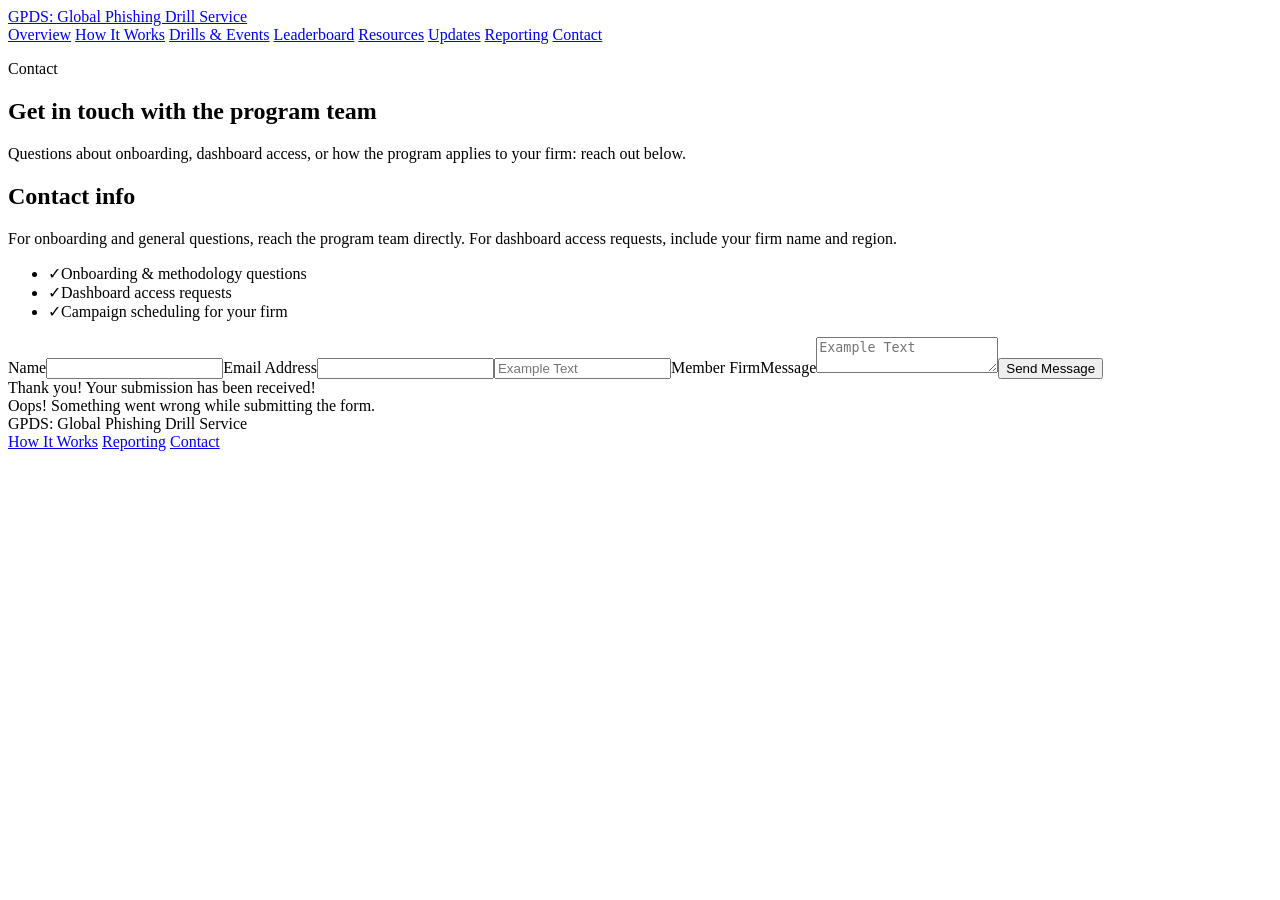
==== contact.html @ c543c2ff "Add files via upload" ====
<!DOCTYPE html><!--  This site was created in Webflow. https://webflow.com  --><!--  Last Published: Tue Aug 18 2026 23:20:06 GMT+0000 (Coordinated Universal Time)  -->
<html data-wf-page="6a84cc2a012ba0cbbc4e13cf" data-wf-site="6a84ca4639752c349e0c8563">
<head>
  <meta charset="utf-8">
  <title>Contact | Global Phishing Simulation Program</title>
  <meta content="Get in touch with the global phishing simulation program team." name="description">
  <meta content="width=device-width, initial-scale=1" name="viewport">
  <meta content="Webflow" name="generator">
  <link href="css/normalize.css" rel="stylesheet" type="text/css">
  <link href="css/webflow.css" rel="stylesheet" type="text/css">
  <link href="css/dares-dle-site.webflow.css" rel="stylesheet" type="text/css">
  <script type="text/javascript">!function(o,c){var n=c.documentElement,t=" w-mod-";n.className+=t+"js",("ontouchstart"in o||o.DocumentTouch&&c instanceof DocumentTouch)&&(n.className+=t+"touch")}(window,document);</script>
  <link href="images/favicon.ico" rel="shortcut icon" type="image/x-icon">
  <link href="images/webclip.png" rel="apple-touch-icon">
</head>
<body>
  <div class="dle-page">
    <header class="dle-header">
      <div class="dle-header-inner">
        <a href="index.html" class="dle-logo">GPDS: Global Phishing Drill Service</a>
        <nav class="dle-nav">
          <a href="index.html" class="dle-nav-link">Overview</a>
          <a href="how-it-works.html" class="dle-nav-link">How It Works</a>
          <a href="upcoming-drills.html" class="dle-nav-link">Drills &amp; Events</a>
          <a href="leaderboard.html" class="dle-nav-link">Leaderboard</a>
          <a href="resources.html" class="dle-nav-link">Resources</a>
          <a href="updates.html" class="dle-nav-link">Updates</a>
          <a href="reporting.html" class="dle-nav-link">Reporting</a>
          <a href="contact.html" aria-current="page" class="dle-nav-link w--current">Contact</a>
        </nav>
      </div>
    </header>
    <section class="dle-hero dle-hero-sm">
      <div class="dle-container">
        <p class="dle-eyebrow">Contact</p>
        <h1 class="dle-h1">Get in touch with the program team</h1>
        <p class="dle-lead">Questions about onboarding, dashboard access, or how the program applies to your firm: reach out below.</p>
      </div>
    </section>
    <section class="dle-section">
      <div class="dle-container dle-split">
        <div>
          <h2 class="dle-h2">Contact info</h2>
          <p class="dle-body">For onboarding and general questions, reach the program team directly. For dashboard access requests, include your firm name and region.</p>
          <ul role="list" class="dle-list">
            <li class="dle-list-item"><span class="dle-check">✓</span>Onboarding &amp; methodology questions</li>
            <li class="dle-list-item"><span class="dle-check">✓</span>Dashboard access requests</li>
            <li class="dle-list-item"><span class="dle-check">✓</span>Campaign scheduling for your firm</li>
          </ul>
        </div>
        <div class="dle-form-slot">
          <div class="w-form">
            <form id="email-form" name="email-form" data-name="Email Form" method="get" data-wf-page-id="6a84cc2a012ba0cbbc4e13cf" data-wf-element-id="76f05972-5c6b-7da3-f053-de852694bc40"><label for="name">Name</label><input class="w-input" maxlength="256" name="name" data-name="Name" placeholder="" type="text" id="name"><label for="email">Email Address</label><input class="w-input" maxlength="256" name="email" data-name="Email" placeholder="" type="email" id="email" required=""><input class="w-input" maxlength="256" name="field" data-name="Field" placeholder="Example Text" type="text" id="field" required=""><label for="">Member Firm</label><label for="">Message</label><textarea placeholder="Example Text" maxlength="5000" id="field-2" name="field-2" data-name="Field 2" class="w-input"></textarea><input type="submit" data-wait="Please wait..." class="w-button" value="Send Message"></form>
            <div class="w-form-done">
              <div>Thank you! Your submission has been received!</div>
            </div>
            <div class="w-form-fail">
              <div>Oops! Something went wrong while submitting the form.</div>
            </div>
          </div>
        </div>
      </div>
    </section>
    <footer class="dle-footer">
      <div class="dle-container dle-footer-inner"><span>GPDS: Global Phishing Drill Service</span>
        <nav class="dle-footer-nav">
          <a href="how-it-works.html" class="dle-footer-link">How It Works</a>
          <a href="reporting.html" class="dle-footer-link">Reporting</a>
          <a href="contact.html" aria-current="page" class="dle-footer-link w--current">Contact</a>
        </nav>
      </div>
    </footer>
  </div>
  <script src="https://d3e54v103j8qbb.cloudfront.net/js/jquery-3.5.1.min.dc5e7f18c8.js?site=6a84ca4639752c349e0c8563" type="text/javascript" integrity="sha256-9/aliU8dGd2tb6OSsuzixeV4y/faTqgFtohetphbbj0=" crossorigin="anonymous"></script>
  <script src="js/webflow.js" type="text/javascript"></script>
</body>
</html>
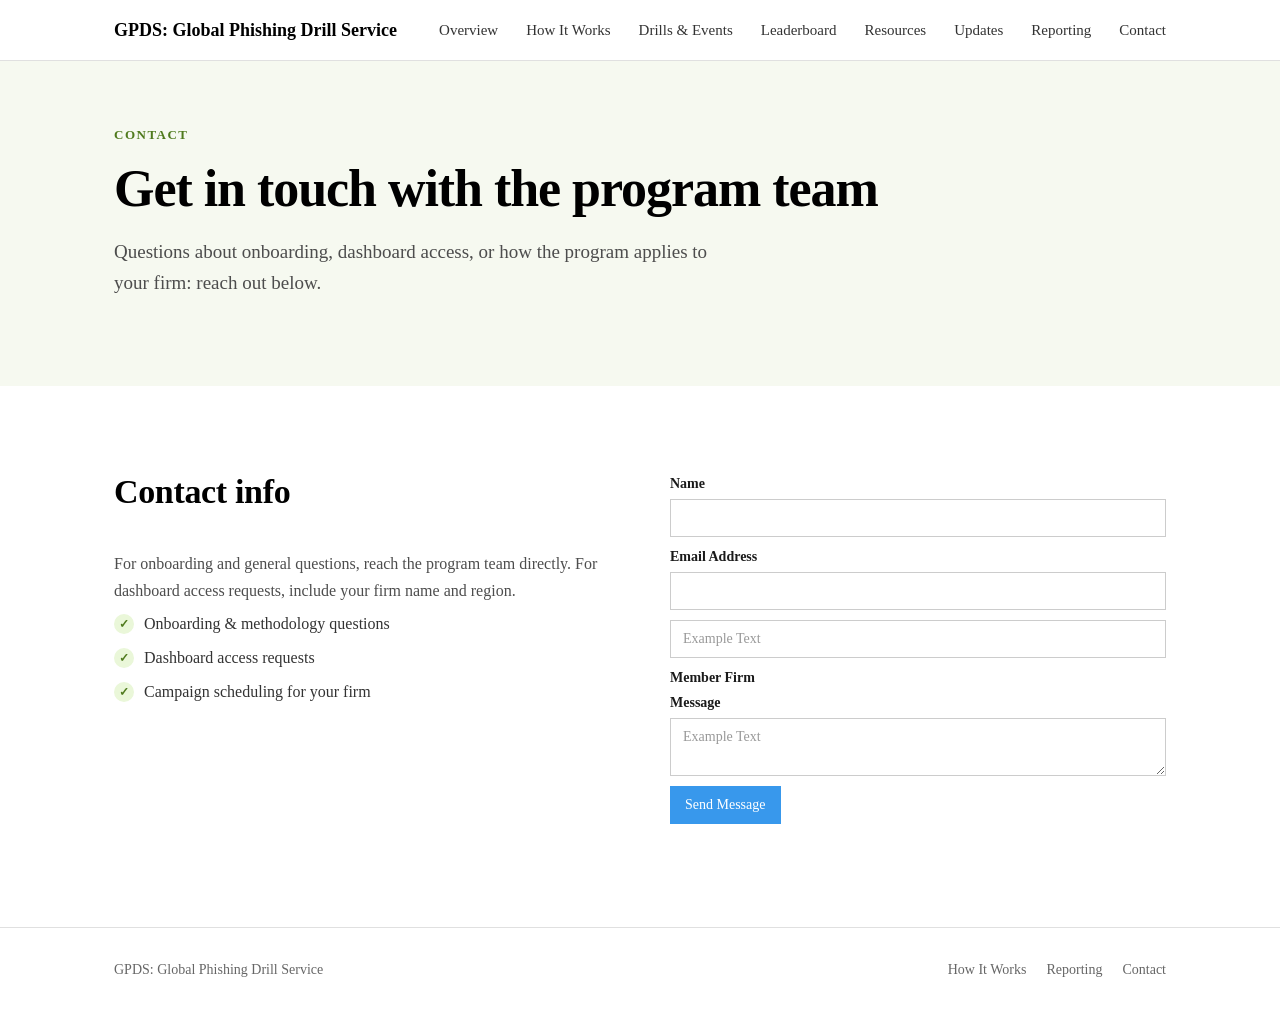
==== commit 2b558fb9: "Update contact.html" ====
--- a/contact.html
+++ b/contact.html
@@ -1,4 +1,4 @@
-<!DOCTYPE html><!--  This site was created in Webflow. https://webflow.com  --><!--  Last Published: Tue Aug 18 2026 23:20:06 GMT+0000 (Coordinated Universal Time)  -->
+<!DOCTYPE html>
 <html data-wf-page="6a84cc2a012ba0cbbc4e13cf" data-wf-site="6a84ca4639752c349e0c8563">
 <head>
   <meta charset="utf-8">
@@ -74,4 +74,4 @@
   <script src="https://d3e54v103j8qbb.cloudfront.net/js/jquery-3.5.1.min.dc5e7f18c8.js?site=6a84ca4639752c349e0c8563" type="text/javascript" integrity="sha256-9/aliU8dGd2tb6OSsuzixeV4y/faTqgFtohetphbbj0=" crossorigin="anonymous"></script>
   <script src="js/webflow.js" type="text/javascript"></script>
 </body>
-</html>+</html>
--- a/css/webflow.css
+++ b/css/webflow.css
@@ -0,0 +1,1827 @@
+@font-face {
+  font-family: 'webflow-icons';
+  src: url("[data-uri]") format('truetype');
+  font-weight: normal;
+  font-style: normal;
+}
+[class^="w-icon-"],
+[class*=" w-icon-"] {
+  /* use !important to prevent issues with browser extensions that change fonts */
+  font-family: 'webflow-icons' !important;
+  speak: none;
+  font-style: normal;
+  font-weight: normal;
+  font-variant: normal;
+  text-transform: none;
+  line-height: 1;
+  /* Better Font Rendering =========== */
+  -webkit-font-smoothing: antialiased;
+  -moz-osx-font-smoothing: grayscale;
+}
+.w-icon-slider-right:before {
+  content: "\e600";
+}
+.w-icon-slider-left:before {
+  content: "\e601";
+}
+.w-icon-nav-menu:before {
+  content: "\e602";
+}
+.w-icon-arrow-down:before,
+.w-icon-dropdown-toggle:before {
+  content: "\e603";
+}
+.w-icon-file-upload-remove:before {
+  content: "\e900";
+}
+.w-icon-file-upload-icon:before {
+  content: "\e903";
+}
+* {
+  -webkit-box-sizing: border-box;
+  -moz-box-sizing: border-box;
+  box-sizing: border-box;
+}
+html {
+  height: 100%;
+}
+body {
+  margin: 0;
+  min-height: 100%;
+  background-color: #fff;
+  font-family: Arial, sans-serif;
+  font-size: 14px;
+  line-height: 20px;
+  color: #333;
+}
+img {
+  max-width: 100%;
+  vertical-align: middle;
+  display: inline-block;
+}
+html.w-mod-touch * {
+  background-attachment: scroll !important;
+}
+.w-block {
+  display: block;
+}
+.w-inline-block {
+  max-width: 100%;
+  display: inline-block;
+}
+.w-clearfix:before,
+.w-clearfix:after {
+  content: " ";
+  display: table;
+  grid-column-start: 1;
+  grid-row-start: 1;
+  grid-column-end: 2;
+  grid-row-end: 2;
+}
+.w-clearfix:after {
+  clear: both;
+}
+.w-hidden {
+  display: none;
+}
+.w-button {
+  display: inline-block;
+  padding: 9px 15px;
+  background-color: #3898EC;
+  color: white;
+  border: 0;
+  line-height: inherit;
+  text-decoration: none;
+  cursor: pointer;
+  border-radius: 0;
+}
+input.w-button {
+  -webkit-appearance: button;
+}
+:where(button.w-popover-trigger) {
+  background-color: transparent;
+  border: 0;
+  color: inherit;
+  cursor: pointer;
+  font: inherit;
+  line-height: inherit;
+  margin: 0;
+  padding: 0;
+  text-align: inherit;
+  text-decoration: inherit;
+}
+.w-popover {
+  border: 0;
+  padding: 0;
+  background-color: transparent;
+  color: inherit;
+  overflow: visible;
+  position: fixed;
+  inset: auto;
+  margin: 8px;
+  position-anchor: auto;
+  position-area: top center;
+}
+.w-popover[popover]:not(:popover-open) {
+  display: none;
+}
+html[data-w-dynpage] [data-w-cloak] {
+  color: transparent !important;
+}
+.w-code-block {
+  margin: unset;
+}
+pre.w-code-block code {
+  all: inherit;
+}
+pre.w-code-block code > span {
+  display: block !important;
+}
+.w-optimization {
+  display: contents;
+}
+.w-webflow-badge,
+.w-webflow-badge > img {
+  box-sizing: unset;
+  width: unset;
+  height: unset;
+  max-height: unset;
+  max-width: unset;
+  min-height: unset;
+  min-width: unset;
+  margin: unset;
+  padding: unset;
+  float: unset;
+  clear: unset;
+  border: unset;
+  border-radius: unset;
+  background: unset;
+  background-image: unset;
+  background-position: unset;
+  background-size: unset;
+  background-repeat: unset;
+  background-origin: unset;
+  background-clip: unset;
+  background-attachment: unset;
+  background-color: unset;
+  box-shadow: unset;
+  transform: unset;
+  transition: unset;
+  direction: unset;
+  font-family: unset;
+  font-weight: unset;
+  color: unset;
+  font-size: unset;
+  line-height: unset;
+  font-style: unset;
+  font-variant: unset;
+  text-align: unset;
+  letter-spacing: unset;
+  text-decoration: unset;
+  text-indent: unset;
+  text-transform: unset;
+  list-style-type: unset;
+  text-shadow: unset;
+  vertical-align: unset;
+  cursor: unset;
+  white-space: unset;
+  word-break: unset;
+  word-spacing: unset;
+  word-wrap: unset;
+}
+.w-webflow-badge {
+  position: fixed !important;
+  display: inline-block !important;
+  visibility: visible !important;
+  opacity: 1 !important;
+  z-index: 2147483647 !important;
+  top: auto !important;
+  right: 12px !important;
+  bottom: 12px !important;
+  left: auto !important;
+  color: #aaadb0 !important;
+  background-color: #fff !important;
+  border-radius: 3px !important;
+  padding: 6px !important;
+  font-size: 12px !important;
+  line-height: 14px !important;
+  text-decoration: none !important;
+  transform: none !important;
+  margin: 0 !important;
+  width: auto !important;
+  height: auto !important;
+  overflow: unset !important;
+  white-space: nowrap;
+  box-shadow: 0 0 0 1px rgba(0, 0, 0, 0.1), 0px 1px 3px rgba(0, 0, 0, 0.1);
+  cursor: pointer;
+}
+.w-webflow-badge > img {
+  position: unset;
+  display: inline-block !important;
+  visibility: unset !important;
+  opacity: 1 !important;
+  vertical-align: middle !important;
+}
+h1,
+h2,
+h3,
+h4,
+h5,
+h6 {
+  font-weight: bold;
+  margin-bottom: 10px;
+}
+h1 {
+  font-size: 38px;
+  line-height: 44px;
+  margin-top: 20px;
+}
+h2 {
+  font-size: 32px;
+  line-height: 36px;
+  margin-top: 20px;
+}
+h3 {
+  font-size: 24px;
+  line-height: 30px;
+  margin-top: 20px;
+}
+h4 {
+  font-size: 18px;
+  line-height: 24px;
+  margin-top: 10px;
+}
+h5 {
+  font-size: 14px;
+  line-height: 20px;
+  margin-top: 10px;
+}
+h6 {
+  font-size: 12px;
+  line-height: 18px;
+  margin-top: 10px;
+}
+p {
+  margin-top: 0;
+  margin-bottom: 10px;
+}
+blockquote {
+  margin: 0 0 10px 0;
+  padding: 10px 20px;
+  border-left: 5px solid #E2E2E2;
+  font-size: 18px;
+  line-height: 22px;
+}
+figure {
+  margin: 0;
+  margin-bottom: 10px;
+}
+figcaption {
+  margin-top: 5px;
+  text-align: center;
+}
+ul,
+ol {
+  margin-top: 0px;
+  margin-bottom: 10px;
+  padding-left: 40px;
+}
+.w-list-unstyled {
+  padding-left: 0;
+  list-style: none;
+}
+.w-embed:before,
+.w-embed:after {
+  content: " ";
+  display: table;
+  grid-column-start: 1;
+  grid-row-start: 1;
+  grid-column-end: 2;
+  grid-row-end: 2;
+}
+.w-embed:after {
+  clear: both;
+}
+.w-video {
+  width: 100%;
+  position: relative;
+  padding: 0;
+}
+.w-video iframe,
+.w-video object,
+.w-video embed {
+  position: absolute;
+  top: 0;
+  left: 0;
+  width: 100%;
+  height: 100%;
+  border: none;
+}
+fieldset {
+  padding: 0;
+  margin: 0;
+  border: 0;
+}
+button,
+[type='button'],
+[type='reset'] {
+  border: 0;
+  cursor: pointer;
+  -webkit-appearance: button;
+}
+.w-form {
+  margin: 0 0 15px;
+}
+.w-form-done {
+  display: none;
+  padding: 20px;
+  text-align: center;
+  background-color: #dddddd;
+}
+.w-form-fail {
+  display: none;
+  margin-top: 10px;
+  padding: 10px;
+  background-color: #ffdede;
+}
+label {
+  display: block;
+  margin-bottom: 5px;
+  font-weight: bold;
+}
+.w-input,
+.w-select {
+  display: block;
+  width: 100%;
+  height: 38px;
+  padding: 8px 12px;
+  margin-bottom: 10px;
+  font-size: 14px;
+  line-height: 1.42857143;
+  color: #333333;
+  vertical-align: middle;
+  background-color: #ffffff;
+  border: 1px solid #cccccc;
+}
+.w-input::placeholder,
+.w-select::placeholder {
+  color: #999;
+}
+.w-input:focus,
+.w-select:focus {
+  border-color: #3898EC;
+  outline: 0;
+}
+.w-input[disabled],
+.w-select[disabled],
+.w-input[readonly],
+.w-select[readonly],
+fieldset[disabled] .w-input,
+fieldset[disabled] .w-select {
+  cursor: not-allowed;
+}
+.w-input[disabled]:not(.w-input-disabled),
+.w-select[disabled]:not(.w-input-disabled),
+.w-input[readonly],
+.w-select[readonly],
+fieldset[disabled]:not(.w-input-disabled) .w-input,
+fieldset[disabled]:not(.w-input-disabled) .w-select {
+  background-color: #eeeeee;
+}
+textarea.w-input,
+textarea.w-select {
+  height: auto;
+}
+.w-select {
+  background-color: #f3f3f3;
+}
+.w-select[multiple] {
+  height: auto;
+}
+.w-form-label {
+  display: inline-block;
+  cursor: pointer;
+  font-weight: normal;
+  margin-bottom: 0px;
+}
+.w-radio {
+  display: block;
+  margin-bottom: 5px;
+  padding-left: 20px;
+}
+.w-radio:before,
+.w-radio:after {
+  content: " ";
+  display: table;
+  grid-column-start: 1;
+  grid-row-start: 1;
+  grid-column-end: 2;
+  grid-row-end: 2;
+}
+.w-radio:after {
+  clear: both;
+}
+.w-radio-input {
+  margin: 4px 0 0;
+  line-height: normal;
+  float: left;
+  margin-left: -20px;
+}
+.w-radio-input {
+  margin-top: 3px;
+}
+.w-file-upload {
+  display: block;
+  margin-bottom: 10px;
+}
+.w-file-upload-input {
+  width: 0.1px;
+  height: 0.1px;
+  opacity: 0;
+  overflow: hidden;
+  position: absolute;
+  z-index: -100;
+}
+.w-file-upload-default,
+.w-file-upload-uploading,
+.w-file-upload-success {
+  display: inline-block;
+  color: #333333;
+}
+.w-file-upload-error {
+  display: block;
+  margin-top: 10px;
+}
+.w-file-upload-default.w-hidden,
+.w-file-upload-uploading.w-hidden,
+.w-file-upload-error.w-hidden,
+.w-file-upload-success.w-hidden {
+  display: none;
+}
+.w-file-upload-uploading-btn {
+  display: flex;
+  font-size: 14px;
+  font-weight: normal;
+  cursor: pointer;
+  margin: 0;
+  padding: 8px 12px;
+  border: 1px solid #cccccc;
+  background-color: #fafafa;
+}
+.w-file-upload-file {
+  display: flex;
+  flex-grow: 1;
+  justify-content: space-between;
+  margin: 0;
+  padding: 8px 9px 8px 11px;
+  border: 1px solid #cccccc;
+  background-color: #fafafa;
+}
+.w-file-upload-file-name {
+  font-size: 14px;
+  font-weight: normal;
+  display: block;
+}
+.w-file-remove-link {
+  margin-top: 3px;
+  margin-left: 10px;
+  width: auto;
+  height: auto;
+  padding: 3px;
+  display: block;
+  cursor: pointer;
+}
+.w-icon-file-upload-remove {
+  margin: auto;
+  font-size: 10px;
+}
+.w-file-upload-error-msg {
+  display: inline-block;
+  color: #ea384c;
+  padding: 2px 0;
+}
+.w-file-upload-info {
+  display: inline-block;
+  line-height: 38px;
+  padding: 0 12px;
+}
+.w-file-upload-label {
+  display: inline-block;
+  font-size: 14px;
+  font-weight: normal;
+  cursor: pointer;
+  margin: 0;
+  padding: 8px 12px;
+  border: 1px solid #cccccc;
+  background-color: #fafafa;
+}
+.w-icon-file-upload-icon,
+.w-icon-file-upload-uploading {
+  display: inline-block;
+  margin-right: 8px;
+  width: 20px;
+}
+.w-icon-file-upload-uploading {
+  height: 20px;
+}
+.w-container {
+  margin-left: auto;
+  margin-right: auto;
+  max-width: 940px;
+}
+.w-container:before,
+.w-container:after {
+  content: " ";
+  display: table;
+  grid-column-start: 1;
+  grid-row-start: 1;
+  grid-column-end: 2;
+  grid-row-end: 2;
+}
+.w-container:after {
+  clear: both;
+}
+.w-container .w-row {
+  margin-left: -10px;
+  margin-right: -10px;
+}
+.w-row:before,
+.w-row:after {
+  content: " ";
+  display: table;
+  grid-column-start: 1;
+  grid-row-start: 1;
+  grid-column-end: 2;
+  grid-row-end: 2;
+}
+.w-row:after {
+  clear: both;
+}
+.w-row .w-row {
+  margin-left: 0;
+  margin-right: 0;
+}
+.w-col {
+  position: relative;
+  float: left;
+  width: 100%;
+  min-height: 1px;
+  padding-left: 10px;
+  padding-right: 10px;
+}
+.w-col .w-col {
+  padding-left: 0;
+  padding-right: 0;
+}
+.w-col-1 {
+  width: 8.33333333%;
+}
+.w-col-2 {
+  width: 16.66666667%;
+}
+.w-col-3 {
+  width: 25%;
+}
+.w-col-4 {
+  width: 33.33333333%;
+}
+.w-col-5 {
+  width: 41.66666667%;
+}
+.w-col-6 {
+  width: 50%;
+}
+.w-col-7 {
+  width: 58.33333333%;
+}
+.w-col-8 {
+  width: 66.66666667%;
+}
+.w-col-9 {
+  width: 75%;
+}
+.w-col-10 {
+  width: 83.33333333%;
+}
+.w-col-11 {
+  width: 91.66666667%;
+}
+.w-col-12 {
+  width: 100%;
+}
+.w-hidden-main {
+  display: none !important;
+}
+@media screen and (max-width: 991px) {
+  .w-container {
+    max-width: 728px;
+  }
+  .w-hidden-main {
+    display: inherit !important;
+  }
+  .w-hidden-medium {
+    display: none !important;
+  }
+  .w-col-medium-1 {
+    width: 8.33333333%;
+  }
+  .w-col-medium-2 {
+    width: 16.66666667%;
+  }
+  .w-col-medium-3 {
+    width: 25%;
+  }
+  .w-col-medium-4 {
+    width: 33.33333333%;
+  }
+  .w-col-medium-5 {
+    width: 41.66666667%;
+  }
+  .w-col-medium-6 {
+    width: 50%;
+  }
+  .w-col-medium-7 {
+    width: 58.33333333%;
+  }
+  .w-col-medium-8 {
+    width: 66.66666667%;
+  }
+  .w-col-medium-9 {
+    width: 75%;
+  }
+  .w-col-medium-10 {
+    width: 83.33333333%;
+  }
+  .w-col-medium-11 {
+    width: 91.66666667%;
+  }
+  .w-col-medium-12 {
+    width: 100%;
+  }
+  .w-col-stack {
+    width: 100%;
+    left: auto;
+    right: auto;
+  }
+}
+@media screen and (max-width: 767px) {
+  .w-hidden-main {
+    display: inherit !important;
+  }
+  .w-hidden-medium {
+    display: inherit !important;
+  }
+  .w-hidden-small {
+    display: none !important;
+  }
+  .w-row,
+  .w-container .w-row {
+    margin-left: 0;
+    margin-right: 0;
+  }
+  .w-col {
+    width: 100%;
+    left: auto;
+    right: auto;
+  }
+  .w-col-small-1 {
+    width: 8.33333333%;
+  }
+  .w-col-small-2 {
+    width: 16.66666667%;
+  }
+  .w-col-small-3 {
+    width: 25%;
+  }
+  .w-col-small-4 {
+    width: 33.33333333%;
+  }
+  .w-col-small-5 {
+    width: 41.66666667%;
+  }
+  .w-col-small-6 {
+    width: 50%;
+  }
+  .w-col-small-7 {
+    width: 58.33333333%;
+  }
+  .w-col-small-8 {
+    width: 66.66666667%;
+  }
+  .w-col-small-9 {
+    width: 75%;
+  }
+  .w-col-small-10 {
+    width: 83.33333333%;
+  }
+  .w-col-small-11 {
+    width: 91.66666667%;
+  }
+  .w-col-small-12 {
+    width: 100%;
+  }
+}
+@media screen and (max-width: 479px) {
+  .w-container {
+    max-width: none;
+  }
+  .w-hidden-main {
+    display: inherit !important;
+  }
+  .w-hidden-medium {
+    display: inherit !important;
+  }
+  .w-hidden-small {
+    display: inherit !important;
+  }
+  .w-hidden-tiny {
+    display: none !important;
+  }
+  .w-col {
+    width: 100%;
+  }
+  .w-col-tiny-1 {
+    width: 8.33333333%;
+  }
+  .w-col-tiny-2 {
+    width: 16.66666667%;
+  }
+  .w-col-tiny-3 {
+    width: 25%;
+  }
+  .w-col-tiny-4 {
+    width: 33.33333333%;
+  }
+  .w-col-tiny-5 {
+    width: 41.66666667%;
+  }
+  .w-col-tiny-6 {
+    width: 50%;
+  }
+  .w-col-tiny-7 {
+    width: 58.33333333%;
+  }
+  .w-col-tiny-8 {
+    width: 66.66666667%;
+  }
+  .w-col-tiny-9 {
+    width: 75%;
+  }
+  .w-col-tiny-10 {
+    width: 83.33333333%;
+  }
+  .w-col-tiny-11 {
+    width: 91.66666667%;
+  }
+  .w-col-tiny-12 {
+    width: 100%;
+  }
+}
+.w-widget {
+  position: relative;
+}
+.w-widget-map {
+  width: 100%;
+  height: 400px;
+}
+.w-widget-map label {
+  width: auto;
+  display: inline;
+}
+.w-widget-map img {
+  max-width: inherit;
+}
+.w-widget-map .gm-style-iw {
+  text-align: center;
+}
+.w-widget-map .gm-style-iw > button {
+  display: none !important;
+}
+.w-widget-twitter {
+  overflow: hidden;
+}
+.w-widget-twitter-count-shim {
+  display: inline-block;
+  vertical-align: top;
+  position: relative;
+  width: 28px;
+  height: 20px;
+  text-align: center;
+  background: white;
+  border: #758696 solid 1px;
+  border-radius: 3px;
+}
+.w-widget-twitter-count-shim * {
+  pointer-events: none;
+  user-select: none;
+}
+.w-widget-twitter-count-shim .w-widget-twitter-count-inner {
+  position: relative;
+  font-size: 15px;
+  line-height: 12px;
+  text-align: center;
+  color: #999;
+  font-family: serif;
+}
+.w-widget-twitter-count-shim .w-widget-twitter-count-clear {
+  position: relative;
+  display: block;
+}
+.w-widget-twitter-count-shim.w--large {
+  width: 36px;
+  height: 28px;
+}
+.w-widget-twitter-count-shim.w--large .w-widget-twitter-count-inner {
+  font-size: 18px;
+  line-height: 18px;
+}
+.w-widget-twitter-count-shim:not(.w--vertical) {
+  margin-left: 5px;
+  margin-right: 8px;
+}
+.w-widget-twitter-count-shim:not(.w--vertical).w--large {
+  margin-left: 6px;
+}
+.w-widget-twitter-count-shim:not(.w--vertical):before,
+.w-widget-twitter-count-shim:not(.w--vertical):after {
+  top: 50%;
+  left: 0;
+  border: solid transparent;
+  content: ' ';
+  height: 0;
+  width: 0;
+  position: absolute;
+  pointer-events: none;
+}
+.w-widget-twitter-count-shim:not(.w--vertical):before {
+  border-color: rgba(117, 134, 150, 0);
+  border-right-color: #5d6c7b;
+  border-width: 4px;
+  margin-left: -9px;
+  margin-top: -4px;
+}
+.w-widget-twitter-count-shim:not(.w--vertical).w--large:before {
+  border-width: 5px;
+  margin-left: -10px;
+  margin-top: -5px;
+}
+.w-widget-twitter-count-shim:not(.w--vertical):after {
+  border-color: rgba(255, 255, 255, 0);
+  border-right-color: white;
+  border-width: 4px;
+  margin-left: -8px;
+  margin-top: -4px;
+}
+.w-widget-twitter-count-shim:not(.w--vertical).w--large:after {
+  border-width: 5px;
+  margin-left: -9px;
+  margin-top: -5px;
+}
+.w-widget-twitter-count-shim.w--vertical {
+  width: 61px;
+  height: 33px;
+  margin-bottom: 8px;
+}
+.w-widget-twitter-count-shim.w--vertical:before,
+.w-widget-twitter-count-shim.w--vertical:after {
+  top: 100%;
+  left: 50%;
+  border: solid transparent;
+  content: ' ';
+  height: 0;
+  width: 0;
+  position: absolute;
+  pointer-events: none;
+}
+.w-widget-twitter-count-shim.w--vertical:before {
+  border-color: rgba(117, 134, 150, 0);
+  border-top-color: #5d6c7b;
+  border-width: 5px;
+  margin-left: -5px;
+}
+.w-widget-twitter-count-shim.w--vertical:after {
+  border-color: rgba(255, 255, 255, 0);
+  border-top-color: white;
+  border-width: 4px;
+  margin-left: -4px;
+}
+.w-widget-twitter-count-shim.w--vertical .w-widget-twitter-count-inner {
+  font-size: 18px;
+  line-height: 22px;
+}
+.w-widget-twitter-count-shim.w--vertical.w--large {
+  width: 76px;
+}
+.w-background-video {
+  position: relative;
+  overflow: hidden;
+  height: 500px;
+  color: white;
+}
+.w-background-video > video {
+  background-size: cover;
+  background-position: 50% 50%;
+  position: absolute;
+  margin: auto;
+  width: 100%;
+  height: 100%;
+  right: -100%;
+  bottom: -100%;
+  top: -100%;
+  left: -100%;
+  object-fit: cover;
+  z-index: -100;
+}
+.w-background-video > video::-webkit-media-controls-start-playback-button {
+  display: none !important;
+  -webkit-appearance: none;
+}
+.w-background-video--control {
+  position: absolute;
+  bottom: 1em;
+  right: 1em;
+  background-color: transparent;
+  padding: 0;
+}
+.w-background-video--control > [hidden] {
+  display: none !important;
+}
+.w-slider {
+  position: relative;
+  height: 300px;
+  text-align: center;
+  background: #dddddd;
+  clear: both;
+  -webkit-tap-highlight-color: rgba(0, 0, 0, 0);
+  tap-highlight-color: rgba(0, 0, 0, 0);
+}
+.w-slider-mask {
+  position: relative;
+  display: block;
+  overflow: hidden;
+  z-index: 1;
+  left: 0;
+  right: 0;
+  height: 100%;
+  white-space: nowrap;
+}
+.w-slide {
+  position: relative;
+  display: inline-block;
+  vertical-align: top;
+  width: 100%;
+  height: 100%;
+  white-space: normal;
+  text-align: left;
+}
+.w-slider-nav {
+  position: absolute;
+  z-index: 2;
+  top: auto;
+  right: 0;
+  bottom: 0;
+  left: 0;
+  margin: auto;
+  padding-top: 10px;
+  height: 40px;
+  text-align: center;
+  -webkit-tap-highlight-color: rgba(0, 0, 0, 0);
+  tap-highlight-color: rgba(0, 0, 0, 0);
+}
+.w-slider-nav.w-round > div {
+  border-radius: 100%;
+}
+.w-slider-nav.w-num > div {
+  width: auto;
+  height: auto;
+  padding: 0.2em 0.5em;
+  font-size: inherit;
+  line-height: inherit;
+}
+.w-slider-nav.w-shadow > div {
+  box-shadow: 0 0 3px rgba(51, 51, 51, 0.4);
+}
+.w-slider-nav-invert {
+  color: #fff;
+}
+.w-slider-nav-invert > div {
+  background-color: rgba(34, 34, 34, 0.4);
+}
+.w-slider-nav-invert > div.w-active {
+  background-color: #222;
+}
+.w-slider-dot {
+  position: relative;
+  display: inline-block;
+  width: 1em;
+  height: 1em;
+  background-color: rgba(255, 255, 255, 0.4);
+  cursor: pointer;
+  margin: 0 3px 0.5em;
+  transition: background-color 100ms, color 100ms;
+}
+.w-slider-dot.w-active {
+  background-color: #fff;
+}
+.w-slider-dot:focus {
+  outline: none;
+  box-shadow: 0px 0px 0px 2px #fff;
+}
+.w-slider-dot:focus.w-active {
+  box-shadow: none;
+}
+.w-slider-arrow-left,
+.w-slider-arrow-right {
+  position: absolute;
+  width: 80px;
+  top: 0;
+  right: 0;
+  bottom: 0;
+  left: 0;
+  margin: auto;
+  cursor: pointer;
+  overflow: hidden;
+  color: white;
+  font-size: 40px;
+  -webkit-tap-highlight-color: rgba(0, 0, 0, 0);
+  tap-highlight-color: rgba(0, 0, 0, 0);
+  user-select: none;
+}
+.w-slider-arrow-left [class^='w-icon-'],
+.w-slider-arrow-right [class^='w-icon-'],
+.w-slider-arrow-left [class*=' w-icon-'],
+.w-slider-arrow-right [class*=' w-icon-'] {
+  position: absolute;
+}
+.w-slider-arrow-left:focus,
+.w-slider-arrow-right:focus {
+  outline: 0;
+}
+.w-slider-arrow-left {
+  z-index: 3;
+  right: auto;
+}
+.w-slider-arrow-right {
+  z-index: 4;
+  left: auto;
+}
+.w-icon-slider-left,
+.w-icon-slider-right {
+  top: 0;
+  right: 0;
+  bottom: 0;
+  left: 0;
+  margin: auto;
+  width: 1em;
+  height: 1em;
+}
+.w-slider-aria-label {
+  border: 0;
+  clip: rect(0 0 0 0);
+  height: 1px;
+  margin: -1px;
+  overflow: hidden;
+  padding: 0;
+  position: absolute;
+  width: 1px;
+}
+.w-slider-force-show {
+  display: block !important;
+}
+.w-dropdown {
+  display: inline-block;
+  position: relative;
+  text-align: left;
+  margin-left: auto;
+  margin-right: auto;
+  z-index: 900;
+}
+.w-dropdown-btn,
+.w-dropdown-toggle,
+.w-dropdown-link {
+  position: relative;
+  vertical-align: top;
+  text-decoration: none;
+  color: #222222;
+  padding: 20px;
+  text-align: left;
+  margin-left: auto;
+  margin-right: auto;
+  white-space: nowrap;
+}
+.w-dropdown-toggle {
+  user-select: none;
+  display: inline-block;
+  cursor: pointer;
+  padding-right: 40px;
+}
+.w-dropdown-toggle:focus {
+  outline: 0;
+}
+.w-icon-dropdown-toggle {
+  position: absolute;
+  top: 0;
+  right: 0;
+  bottom: 0;
+  margin: auto;
+  margin-right: 20px;
+  width: 1em;
+  height: 1em;
+}
+.w-dropdown-list {
+  position: absolute;
+  background: #dddddd;
+  display: none;
+  min-width: 100%;
+}
+.w-dropdown-list.w--open {
+  display: block;
+}
+.w-dropdown-link {
+  padding: 10px 20px;
+  display: block;
+  color: #222222;
+}
+.w-dropdown-link.w--current {
+  color: #0082f3;
+}
+.w-dropdown-link:focus {
+  outline: 0;
+}
+/**
+ * ## Note
+ * Safari (on both iOS and OS X) does not handle viewport units (vh, vw) well.
+ * For example percentage units do not work on descendants of elements that
+ * have any dimensions expressed in viewport units. It also doesn’t handle them at
+ * all in `calc()`.
+ */
+/**
+ * Wrapper around all lightbox elements
+ *
+ * 1. Since the lightbox can receive focus, IE also gives it an outline.
+ * 2. Fixes flickering on Chrome when a transition is in progress
+ *    underneath the lightbox.
+ */
+.w-lightbox-backdrop {
+  cursor: auto;
+  font-style: normal;
+  letter-spacing: normal;
+  list-style: disc;
+  text-indent: 0;
+  text-shadow: none;
+  text-transform: none;
+  visibility: visible;
+  white-space: normal;
+  word-break: normal;
+  word-spacing: normal;
+  word-wrap: normal;
+  position: fixed;
+  top: 0;
+  right: 0;
+  bottom: 0;
+  left: 0;
+  color: #fff;
+  font-family: "Helvetica Neue", Helvetica, Ubuntu, "Segoe UI", Verdana, sans-serif;
+  font-size: 17px;
+  line-height: 1.2;
+  font-weight: 300;
+  text-align: center;
+  background: rgba(0, 0, 0, 0.9);
+  z-index: 2000;
+  outline: 0;
+  /* 1 */
+  opacity: 0;
+  -webkit-user-select: none;
+  -moz-user-select: none;
+  -webkit-tap-highlight-color: transparent;
+  -webkit-transform: translate(0, 0);
+  /* 2 */
+}
+/**
+ * Neat trick to bind the rubberband effect to our canvas instead of the whole
+ * document on iOS. It also prevents a bug that causes the document underneath to scroll.
+ */
+.w-lightbox-backdrop,
+.w-lightbox-container {
+  height: 100%;
+  overflow: auto;
+  -webkit-overflow-scrolling: touch;
+}
+.w-lightbox-content {
+  position: relative;
+  height: 100vh;
+  overflow: hidden;
+}
+.w-lightbox-view {
+  position: absolute;
+  width: 100vw;
+  height: 100vh;
+  opacity: 0;
+}
+.w-lightbox-view:before {
+  content: "";
+  height: 100vh;
+}
+/* .w-lightbox-content */
+.w-lightbox-group,
+.w-lightbox-group .w-lightbox-view,
+.w-lightbox-group .w-lightbox-view:before {
+  height: 86vh;
+}
+.w-lightbox-frame,
+.w-lightbox-view:before {
+  display: inline-block;
+  vertical-align: middle;
+}
+/*
+ * 1. Remove default margin set by user-agent on the <figure> element.
+ */
+.w-lightbox-figure {
+  position: relative;
+  margin: 0;
+  /* 1 */
+}
+.w-lightbox-group .w-lightbox-figure {
+  cursor: pointer;
+}
+/**
+ * IE adds image dimensions as width and height attributes on the IMG tag,
+ * but we need both width and height to be set to auto to enable scaling.
+ */
+.w-lightbox-img {
+  width: auto;
+  height: auto;
+  max-width: none;
+}
+/**
+ * 1. Reset if style is set by user on "All Images"
+ */
+.w-lightbox-image {
+  display: block;
+  float: none;
+  /* 1 */
+  max-width: 100vw;
+  max-height: 100vh;
+}
+.w-lightbox-group .w-lightbox-image {
+  max-height: 86vh;
+}
+.w-lightbox-caption {
+  position: absolute;
+  right: 0;
+  bottom: 0;
+  left: 0;
+  padding: 0.5em 1em;
+  background: rgba(0, 0, 0, 0.4);
+  text-align: left;
+  text-overflow: ellipsis;
+  white-space: nowrap;
+  overflow: hidden;
+}
+.w-lightbox-embed {
+  position: absolute;
+  top: 0;
+  right: 0;
+  bottom: 0;
+  left: 0;
+  width: 100%;
+  height: 100%;
+}
+.w-lightbox-control {
+  position: absolute;
+  top: 0;
+  width: 4em;
+  background-size: 24px;
+  background-repeat: no-repeat;
+  background-position: center;
+  cursor: pointer;
+  -webkit-transition: all 0.3s;
+  transition: all 0.3s;
+}
+.w-lightbox-left {
+  display: none;
+  bottom: 0;
+  left: 0;
+  /* <svg xmlns="http://www.w3.org/2000/svg" viewBox="-20 0 24 40" width="24" height="40"><g transform="rotate(45)"><path d="m0 0h5v23h23v5h-28z" opacity=".4"/><path d="m1 1h3v23h23v3h-26z" fill="#fff"/></g></svg> */
+  background-image: url("[data-uri]");
+}
+.w-lightbox-right {
+  display: none;
+  right: 0;
+  bottom: 0;
+  /* <svg xmlns="http://www.w3.org/2000/svg" viewBox="-4 0 24 40" width="24" height="40"><g transform="rotate(45)"><path d="m0-0h28v28h-5v-23h-23z" opacity=".4"/><path d="m1 1h26v26h-3v-23h-23z" fill="#fff"/></g></svg> */
+  background-image: url("[data-uri]");
+}
+/*
+ * Without specifying the with and height inside the SVG, all versions of IE render the icon too small.
+ * The bug does not seem to manifest itself if the elements are tall enough such as the above arrows.
+ * (http://stackoverflow.com/questions/16092114/background-size-differs-in-internet-explorer)
+ */
+.w-lightbox-close {
+  right: 0;
+  height: 2.6em;
+  /* <svg xmlns="http://www.w3.org/2000/svg" viewBox="-4 0 18 17" width="18" height="17"><g transform="rotate(45)"><path d="m0 0h7v-7h5v7h7v5h-7v7h-5v-7h-7z" opacity=".4"/><path d="m1 1h7v-7h3v7h7v3h-7v7h-3v-7h-7z" fill="#fff"/></g></svg> */
+  background-image: url("[data-uri]");
+  background-size: 18px;
+}
+/**
+ * 1. All IE versions add extra space at the bottom without this.
+ */
+.w-lightbox-strip {
+  position: absolute;
+  bottom: 0;
+  left: 0;
+  right: 0;
+  padding: 0 1vh;
+  line-height: 0;
+  /* 1 */
+  white-space: nowrap;
+  overflow-x: auto;
+  overflow-y: hidden;
+}
+/*
+ * 1. We use content-box to avoid having to do `width: calc(10vh + 2vw)`
+ *    which doesn’t work in Safari anyway.
+ * 2. Chrome renders images pixelated when switching to GPU. Making sure
+ *    the parent is also rendered on the GPU (by setting translate3d for
+ *    example) fixes this behavior.
+ */
+.w-lightbox-item {
+  display: inline-block;
+  width: 10vh;
+  padding: 2vh 1vh;
+  box-sizing: content-box;
+  /* 1 */
+  cursor: pointer;
+  -webkit-transform: translate3d(0, 0, 0);
+  /* 2 */
+}
+.w-lightbox-active {
+  opacity: 0.3;
+}
+.w-lightbox-thumbnail {
+  position: relative;
+  height: 10vh;
+  background: #222;
+  overflow: hidden;
+}
+.w-lightbox-thumbnail-image {
+  position: absolute;
+  top: 0;
+  left: 0;
+}
+.w-lightbox-thumbnail .w-lightbox-tall {
+  top: 50%;
+  width: 100%;
+  -webkit-transform: translate(0, -50%);
+  transform: translate(0, -50%);
+}
+.w-lightbox-thumbnail .w-lightbox-wide {
+  left: 50%;
+  height: 100%;
+  -webkit-transform: translate(-50%, 0);
+  transform: translate(-50%, 0);
+}
+/*
+ * Spinner
+ *
+ * Absolute pixel values are used to avoid rounding errors that would cause
+ * the white spinning element to be misaligned with the track.
+ */
+.w-lightbox-spinner {
+  position: absolute;
+  top: 50%;
+  left: 50%;
+  box-sizing: border-box;
+  width: 40px;
+  height: 40px;
+  margin-top: -20px;
+  margin-left: -20px;
+  border: 5px solid rgba(0, 0, 0, 0.4);
+  border-radius: 50%;
+  -webkit-animation: spin 0.8s infinite linear;
+  animation: spin 0.8s infinite linear;
+}
+.w-lightbox-spinner:after {
+  content: "";
+  position: absolute;
+  top: -4px;
+  right: -4px;
+  bottom: -4px;
+  left: -4px;
+  border: 3px solid transparent;
+  border-bottom-color: #fff;
+  border-radius: 50%;
+}
+/*
+ * Utility classes
+ */
+.w-lightbox-hide {
+  display: none;
+}
+.w-lightbox-noscroll {
+  overflow: hidden;
+}
+@media (min-width: 768px) {
+  .w-lightbox-content {
+    height: 96vh;
+    margin-top: 2vh;
+  }
+  .w-lightbox-view,
+  .w-lightbox-view:before {
+    height: 96vh;
+  }
+  /* .w-lightbox-content */
+  .w-lightbox-group,
+  .w-lightbox-group .w-lightbox-view,
+  .w-lightbox-group .w-lightbox-view:before {
+    height: 84vh;
+  }
+  .w-lightbox-image {
+    max-width: 96vw;
+    max-height: 96vh;
+  }
+  .w-lightbox-group .w-lightbox-image {
+    max-width: 82.3vw;
+    max-height: 84vh;
+  }
+  .w-lightbox-left,
+  .w-lightbox-right {
+    display: block;
+    opacity: 0.5;
+  }
+  .w-lightbox-close {
+    opacity: 0.8;
+  }
+  .w-lightbox-control:hover {
+    opacity: 1;
+  }
+}
+.w-lightbox-inactive,
+.w-lightbox-inactive:hover {
+  opacity: 0;
+}
+.w-richtext:before,
+.w-richtext:after {
+  content: " ";
+  display: table;
+  grid-column-start: 1;
+  grid-row-start: 1;
+  grid-column-end: 2;
+  grid-row-end: 2;
+}
+.w-richtext:after {
+  clear: both;
+}
+.w-richtext[contenteditable="true"]:before,
+.w-richtext[contenteditable="true"]:after {
+  white-space: initial;
+}
+.w-richtext ol,
+.w-richtext ul {
+  overflow: hidden;
+}
+.w-richtext .w-richtext-figure-selected.w-richtext-figure-type-video div:after,
+.w-richtext .w-richtext-figure-selected[data-rt-type="video"] div:after {
+  outline: 2px solid #2895f7;
+}
+.w-richtext .w-richtext-figure-selected.w-richtext-figure-type-image div,
+.w-richtext .w-richtext-figure-selected[data-rt-type="image"] div {
+  outline: 2px solid #2895f7;
+}
+.w-richtext figure.w-richtext-figure-type-video > div:after,
+.w-richtext figure[data-rt-type="video"] > div:after {
+  content: '';
+  position: absolute;
+  display: none;
+  left: 0;
+  top: 0;
+  right: 0;
+  bottom: 0;
+}
+.w-richtext figure {
+  position: relative;
+  max-width: 60%;
+}
+.w-richtext figure > div:before {
+  cursor: default!important;
+}
+.w-richtext figure img {
+  width: 100%;
+}
+.w-richtext figure figcaption.w-richtext-figcaption-placeholder {
+  opacity: 0.6;
+}
+.w-richtext figure div {
+  /* fix incorrectly sized selection border in the data manager */
+  font-size: 0px;
+  color: transparent;
+}
+.w-richtext figure.w-richtext-figure-type-image,
+.w-richtext figure[data-rt-type="image"] {
+  display: table;
+}
+.w-richtext figure.w-richtext-figure-type-image > div,
+.w-richtext figure[data-rt-type="image"] > div {
+  display: inline-block;
+}
+.w-richtext figure.w-richtext-figure-type-image > figcaption,
+.w-richtext figure[data-rt-type="image"] > figcaption {
+  display: table-caption;
+  caption-side: bottom;
+}
+.w-richtext figure.w-richtext-figure-type-video,
+.w-richtext figure[data-rt-type="video"] {
+  width: 60%;
+  height: 0;
+}
+.w-richtext figure.w-richtext-figure-type-video iframe,
+.w-richtext figure[data-rt-type="video"] iframe {
+  position: absolute;
+  top: 0;
+  left: 0;
+  width: 100%;
+  height: 100%;
+}
+.w-richtext figure.w-richtext-figure-type-video > div,
+.w-richtext figure[data-rt-type="video"] > div {
+  width: 100%;
+}
+.w-richtext figure.w-richtext-align-center {
+  margin-right: auto;
+  margin-left: auto;
+  clear: both;
+}
+.w-richtext figure.w-richtext-align-center.w-richtext-figure-type-image > div,
+.w-richtext figure.w-richtext-align-center[data-rt-type="image"] > div {
+  max-width: 100%;
+}
+.w-richtext figure.w-richtext-align-normal {
+  clear: both;
+}
+.w-richtext figure.w-richtext-align-fullwidth {
+  width: 100%;
+  max-width: 100%;
+  text-align: center;
+  clear: both;
+  display: block;
+  margin-right: auto;
+  margin-left: auto;
+}
+.w-richtext figure.w-richtext-align-fullwidth > div {
+  display: inline-block;
+  /* padding-bottom is used for aspect ratios in video figures
+      we want the div to inherit that so hover/selection borders in the designer-canvas
+      fit right*/
+  padding-bottom: inherit;
+}
+.w-richtext figure.w-richtext-align-fullwidth > figcaption {
+  display: block;
+}
+.w-richtext figure.w-richtext-align-floatleft {
+  float: left;
+  margin-right: 15px;
+  clear: none;
+}
+.w-richtext figure.w-richtext-align-floatright {
+  float: right;
+  margin-left: 15px;
+  clear: none;
+}
+.w-nav {
+  position: relative;
+  background: #dddddd;
+  z-index: 1000;
+}
+.w-nav:before,
+.w-nav:after {
+  content: " ";
+  display: table;
+  grid-column-start: 1;
+  grid-row-start: 1;
+  grid-column-end: 2;
+  grid-row-end: 2;
+}
+.w-nav:after {
+  clear: both;
+}
+.w-nav-brand {
+  position: relative;
+  float: left;
+  text-decoration: none;
+  color: #333333;
+}
+.w-nav-link {
+  position: relative;
+  display: inline-block;
+  vertical-align: top;
+  text-decoration: none;
+  color: #222222;
+  padding: 20px;
+  text-align: left;
+  margin-left: auto;
+  margin-right: auto;
+}
+.w-nav-link.w--current {
+  color: #0082f3;
+}
+.w-nav-menu {
+  position: relative;
+  float: right;
+}
+[data-nav-menu-open] {
+  display: block !important;
+  position: absolute;
+  top: 100%;
+  left: 0;
+  right: 0;
+  background: #C8C8C8;
+  text-align: center;
+  overflow: visible;
+  min-width: 200px;
+}
+.w--nav-link-open {
+  display: block;
+  position: relative;
+}
+.w-nav-overlay {
+  position: absolute;
+  overflow: hidden;
+  display: none;
+  top: 100%;
+  left: 0;
+  right: 0;
+  width: 100%;
+}
+.w-nav-overlay [data-nav-menu-open] {
+  top: 0;
+}
+.w-nav[data-animation='over-left'] .w-nav-overlay {
+  width: auto;
+}
+.w-nav[data-animation='over-left'] .w-nav-overlay,
+.w-nav[data-animation='over-left'] [data-nav-menu-open] {
+  right: auto;
+  z-index: 1;
+  top: 0;
+}
+.w-nav[data-animation='over-right'] .w-nav-overlay {
+  width: auto;
+}
+.w-nav[data-animation='over-right'] .w-nav-overlay,
+.w-nav[data-animation='over-right'] [data-nav-menu-open] {
+  left: auto;
+  z-index: 1;
+  top: 0;
+}
+.w-nav-button {
+  position: relative;
+  float: right;
+  padding: 18px;
+  font-size: 24px;
+  display: none;
+  cursor: pointer;
+  -webkit-tap-highlight-color: rgba(0, 0, 0, 0);
+  tap-highlight-color: rgba(0, 0, 0, 0);
+  user-select: none;
+}
+.w-nav-button:focus {
+  outline: 0;
+}
+.w-nav-button.w--open {
+  background-color: #C8C8C8;
+  color: white;
+}
+.w-nav[data-collapse='all'] .w-nav-menu {
+  display: none;
+}
+.w-nav[data-collapse='all'] .w-nav-button {
+  display: block;
+}
+.w--nav-dropdown-open {
+  display: block;
+}
+.w--nav-dropdown-toggle-open {
+  display: block;
+}
+.w--nav-dropdown-list-open {
+  position: static;
+}
+/**
+ * NOTE: These rules are overridden in site-designer.less to use container queries instead of media queries
+ * when the navbar is inside a Frame on the Open Canvas.
+ */
+@media screen and (max-width: 991px) {
+  .w-nav[data-collapse='medium'] .w-nav-menu {
+    display: none;
+  }
+  .w-nav[data-collapse='medium'] .w-nav-button {
+    display: block;
+  }
+}
+@media screen and (max-width: 767px) {
+  .w-nav[data-collapse='small'] .w-nav-menu {
+    display: none;
+  }
+  .w-nav[data-collapse='small'] .w-nav-button {
+    display: block;
+  }
+  .w-nav-brand {
+    padding-left: 10px;
+  }
+}
+@media screen and (max-width: 479px) {
+  .w-nav[data-collapse='tiny'] .w-nav-menu {
+    display: none;
+  }
+  .w-nav[data-collapse='tiny'] .w-nav-button {
+    display: block;
+  }
+}
+.w-tabs {
+  position: relative;
+}
+.w-tabs:before,
+.w-tabs:after {
+  content: " ";
+  display: table;
+  grid-column-start: 1;
+  grid-row-start: 1;
+  grid-column-end: 2;
+  grid-row-end: 2;
+}
+.w-tabs:after {
+  clear: both;
+}
+.w-tab-menu {
+  position: relative;
+}
+.w-tab-link {
+  position: relative;
+  display: inline-block;
+  vertical-align: top;
+  text-decoration: none;
+  padding: 9px 30px;
+  text-align: left;
+  cursor: pointer;
+  color: #222222;
+  background-color: #dddddd;
+}
+.w-tab-link.w--current {
+  background-color: #C8C8C8;
+}
+.w-tab-link:focus {
+  outline: 0;
+}
+.w-tab-content {
+  position: relative;
+  display: block;
+  overflow: hidden;
+}
+.w-tab-pane {
+  position: relative;
+  display: none;
+}
+.w--tab-active {
+  display: block;
+}
+@media screen and (max-width: 479px) {
+  .w-tab-link {
+    display: block;
+  }
+}
+.w-ix-emptyfix:after {
+  content: "";
+}
+@keyframes spin {
+  0% {
+    transform: rotate(0deg);
+  }
+  100% {
+    transform: rotate(360deg);
+  }
+}
+.w-dyn-empty {
+  padding: 10px;
+  background-color: #dddddd;
+}
+.w-dyn-hide {
+  display: none !important;
+}
+.w-dyn-bind-empty {
+  display: none !important;
+}
+.w-condition-invisible {
+  display: none !important;
+}
+.wf-layout-layout {
+  display: grid;
+}
+.w-layout-grid {
+  display: grid;
+  grid-auto-columns: 1fr;
+  grid-template-columns: 1fr 1fr;
+  grid-template-rows: auto auto;
+  grid-row-gap: 16px;
+  grid-column-gap: 16px;
+}
--- a/css/dares-dle-site.webflow.css
+++ b/css/dares-dle-site.webflow.css
@@ -0,0 +1,1153 @@
+.dle-page {
+  color: #1a1a1a;
+  background-color: #fff;
+  font-family: Aptos;
+}
+
+.dle-header {
+  z-index: 100;
+  background-color: #fff;
+  border-bottom: 1px solid #e0e0e0;
+  padding: 20px 0;
+  position: sticky;
+  top: 0;
+}
+
+.dle-header-inner {
+  justify-content: space-between;
+  align-items: center;
+  max-width: 1100px;
+  margin: 0 auto;
+  padding: 0 24px;
+  display: flex;
+}
+
+.dle-logo {
+  color: #000;
+  font-size: 18px;
+  font-weight: 700;
+  text-decoration: none;
+}
+
+.dle-nav {
+  grid-column-gap: 28px;
+  grid-row-gap: 28px;
+  display: flex;
+}
+
+.dle-nav-link {
+  color: #333;
+  font-size: 15px;
+  text-decoration: none;
+}
+
+.dle-nav-link:hover {
+  color: #4f7a1d;
+}
+
+.dle-container {
+  max-width: 1100px;
+  margin: 0 auto;
+  padding: 0 24px;
+}
+
+.dle-hero {
+  background-color: #f6f9f0;
+  padding: 110px 0 90px;
+}
+
+.dle-eyebrow {
+  color: #4f7a1d;
+  letter-spacing: 1.5px;
+  text-transform: uppercase;
+  margin-bottom: 16px;
+  font-size: 13px;
+  font-weight: 700;
+}
+
+.dle-h1 {
+  color: #000;
+  letter-spacing: -.02em;
+  max-width: 780px;
+  margin: 0 0 20px;
+  font-size: 52px;
+  font-weight: 700;
+  line-height: 1.08;
+}
+
+.dle-lead {
+  color: #4d4d4d;
+  max-width: 620px;
+  margin: 0 0 32px;
+  font-size: 19px;
+  line-height: 1.6;
+}
+
+.dle-cta-row {
+  grid-column-gap: 16px;
+  grid-row-gap: 16px;
+  gap: 16px;
+  display: flex;
+}
+
+.dle-btn {
+  border-radius: 8px;
+  padding: 15px 28px;
+  font-size: 15px;
+  font-weight: 600;
+  text-decoration: none;
+  transition: transform .15s, box-shadow .15s;
+  display: inline-block;
+}
+
+.dle-btn-primary {
+  color: #000;
+  background-color: #86bc25;
+}
+
+.dle-btn-primary:hover {
+  transform: translateY(-1px);
+  box-shadow: 0 6px 16px #86bc2559;
+}
+
+.dle-btn-primary:after {
+  content: "→";
+  margin-left: 8px;
+}
+
+.dle-btn-secondary {
+  color: #000;
+  background-color: #0000;
+  border: 1px solid #000;
+}
+
+.dle-btn-secondary:hover {
+  color: #fff;
+  background-color: #000;
+}
+
+.dle-section {
+  padding: 88px 0;
+}
+
+.dle-section-alt {
+  background-color: #f5f5f5;
+}
+
+.dle-h2 {
+  color: #000;
+  letter-spacing: -.01em;
+  margin: 0 0 40px;
+  font-size: 34px;
+  font-weight: 700;
+}
+
+.dle-h3 {
+  color: #000;
+  margin: 0 0 12px;
+  font-size: 19px;
+  font-weight: 700;
+}
+
+.dle-body {
+  color: #4d4d4d;
+  font-size: 16px;
+  line-height: 1.7;
+}
+
+.dle-body.inline-p-0 {
+  margin-bottom: 32px;
+}
+
+.dle-body.inline-p-1 {
+  margin-top: 20px;
+}
+
+.dle-grid-3 {
+  grid-column-gap: 32px;
+  grid-row-gap: 32px;
+  grid-template-rows: auto;
+  grid-template-columns: repeat(3, 1fr);
+  display: grid;
+}
+
+.dle-card {
+  background-color: #fff;
+  border-style: none;
+  border-radius: 12px;
+  padding: 28px;
+  transition: transform .18s, box-shadow .18s;
+  box-shadow: 0 1px 3px #0000000f, 0 1px 2px #00000014;
+}
+
+.dle-card:hover {
+  transform: translateY(-3px);
+  box-shadow: 0 12px 24px #0000001a;
+}
+
+.dle-split {
+  grid-column-gap: 60px;
+  grid-row-gap: 60px;
+  grid-template-rows: auto;
+  grid-template-columns: 1fr 1fr;
+  align-items: start;
+  display: grid;
+}
+
+.dle-list {
+  grid-column-gap: 14px;
+  grid-row-gap: 14px;
+  flex-direction: column;
+  margin: 0;
+  padding: 0;
+  list-style: none;
+  display: flex;
+}
+
+.dle-list-item {
+  grid-column-gap: 10px;
+  grid-row-gap: 10px;
+  color: #333;
+  align-items: center;
+  font-size: 16px;
+  display: flex;
+}
+
+.dle-check {
+  color: #4f7a1d;
+  background-color: #eaf7d9;
+  border-radius: 50%;
+  flex-shrink: 0;
+  justify-content: center;
+  align-items: center;
+  width: 20px;
+  height: 20px;
+  font-size: 12px;
+  font-weight: 700;
+  display: inline-flex;
+}
+
+.dle-cta-section {
+  text-align: center;
+}
+
+.dle-cta-center {
+  max-width: 560px;
+  margin: 0 auto;
+}
+
+.dle-cta-body {
+  margin-bottom: 28px;
+}
+
+.dle-footer {
+  border-top: 1px solid #e0e0e0;
+  margin-top: 0;
+  padding: 32px 0;
+}
+
+.dle-footer-inner {
+  color: #666;
+  justify-content: space-between;
+  align-items: center;
+  font-size: 14px;
+  display: flex;
+}
+
+.dle-footer-nav {
+  grid-column-gap: 20px;
+  grid-row-gap: 20px;
+  display: flex;
+}
+
+.dle-footer-link {
+  color: #666;
+  text-decoration: none;
+}
+
+.dle-footer-link:hover {
+  color: #4f7a1d;
+}
+
+.dle-hero-sm {
+  padding: 64px 0 56px;
+}
+
+.dle-steps {
+  grid-column-gap: 28px;
+  grid-row-gap: 28px;
+  grid-template-rows: auto;
+  grid-template-columns: repeat(4, 1fr);
+  display: grid;
+}
+
+.dle-step-num {
+  color: #8c8c8c;
+  margin-bottom: 12px;
+  font-size: 14px;
+  font-weight: 700;
+  display: block;
+}
+
+.dle-form-slot {
+  min-height: 20px;
+}
+
+.dle-brand {
+  grid-column-gap: 2px;
+  grid-row-gap: 2px;
+  flex-direction: column;
+  display: flex;
+}
+
+.dle-brand-sub {
+  color: #666;
+  font-size: 11px;
+  font-weight: 500;
+}
+
+.dle-nav-1 {
+  grid-column-gap: 20px;
+  grid-row-gap: 20px;
+}
+
+.dle-nav-link-1 {
+  font-size: 14px;
+}
+
+.dle-table {
+  border-style: none;
+  border-radius: 12px;
+  flex-direction: column;
+  display: flex;
+  overflow: hidden;
+  box-shadow: 0 1px 3px #0000000f;
+}
+
+.dle-table-row {
+  border-bottom: 1px solid #e0e0e0;
+  grid-template-rows: auto;
+  grid-template-columns: 2.2fr 1.6fr 1fr 1fr;
+  align-items: center;
+  padding: 16px 20px;
+  display: grid;
+}
+
+.dle-table-row-head {
+  color: #666;
+  letter-spacing: .5px;
+  text-transform: uppercase;
+  background-color: #f5f5f5;
+  font-size: 12px;
+  font-weight: 700;
+}
+
+.dle-table-cell {
+  color: #333;
+  font-size: 15px;
+}
+
+.dle-status {
+  border-radius: 12px;
+  padding: 4px 10px;
+  font-size: 12px;
+  font-weight: 600;
+  display: inline-block;
+}
+
+.dle-status-scheduled {
+  color: #333;
+  background-color: #ededed;
+  border-radius: 20px;
+}
+
+.dle-status-live {
+  color: #4f7a1d;
+  background-color: #eaf7d9;
+  border-radius: 20px;
+}
+
+.dle-status-completed {
+  color: #666;
+  background-color: #ededed;
+  border-radius: 20px;
+}
+
+.dle-rank {
+  color: #333;
+  background-color: #ededed;
+  border-radius: 50%;
+  justify-content: center;
+  align-items: center;
+  width: 28px;
+  height: 28px;
+  font-size: 13px;
+  font-weight: 700;
+  display: inline-flex;
+  box-shadow: 0 2px 6px #00000014;
+}
+
+.dle-rank-gold {
+  color: #7a5c00;
+  background-color: #f7e6b8;
+}
+
+.dle-rank-silver {
+  color: #4a4d55;
+  background-color: #e6e7eb;
+}
+
+.dle-rank-bronze {
+  color: #7a3e00;
+  background-color: #ecd3bb;
+}
+
+.dle-lb-row {
+  border-bottom: 1px solid #e0e0e0;
+  grid-template-rows: auto;
+  grid-template-columns: .6fr 2fr 1.2fr 1.1fr 1.1fr;
+  align-items: center;
+  padding: 16px 20px;
+  display: grid;
+}
+
+.dle-lb-hide-mobile {
+  display: block;
+}
+
+.dle-note {
+  margin-top: 20px;
+}
+
+.dle-update {
+  border-bottom: 1px solid #e0e0e0;
+  padding: 28px 0;
+}
+
+.dle-update-first {
+  padding-top: 0;
+}
+
+.dle-update-last {
+  border-bottom-style: none;
+}
+
+.dle-update-meta {
+  grid-column-gap: 12px;
+  grid-row-gap: 12px;
+  align-items: center;
+  margin-bottom: 8px;
+  display: flex;
+}
+
+.dle-update-tag {
+  letter-spacing: .5px;
+  text-transform: uppercase;
+  border-radius: 10px;
+  padding: 3px 9px;
+  font-size: 11px;
+  font-weight: 700;
+}
+
+.dle-tag-update {
+  color: #333;
+  background-color: #ededed;
+  border-radius: 20px;
+}
+
+.dle-tag-transparency {
+  color: #4f7a1d;
+  background-color: #eaf7d9;
+  border-radius: 20px;
+}
+
+.dle-update-date {
+  color: #8c8c8c;
+  font-size: 13px;
+}
+
+.dle-update-title {
+  color: #000;
+  margin: 0 0 8px;
+  font-size: 18px;
+  font-weight: 700;
+}
+
+.dle-event-row {
+  border-bottom: 1px solid #e0e0e0;
+  grid-template-rows: auto;
+  grid-template-columns: 1fr 2fr 1.4fr 1fr;
+  align-items: center;
+  padding: 16px 20px;
+  display: grid;
+}
+
+.dle-event-format {
+  color: #4f7a1d;
+  background-color: #eaf7d9;
+  border-radius: 20px;
+  padding: 4px 10px;
+  font-size: 12px;
+  font-weight: 600;
+  display: inline-block;
+}
+
+.dle-step-item {
+  grid-column-gap: 16px;
+  grid-row-gap: 16px;
+  align-items: flex-start;
+  margin-bottom: 20px;
+  display: flex;
+}
+
+.dle-step-circle {
+  color: #fff;
+  background-color: #000;
+  border-radius: 50%;
+  flex-shrink: 0;
+  justify-content: center;
+  align-items: center;
+  width: 32px;
+  height: 32px;
+  font-size: 14px;
+  font-weight: 700;
+  display: flex;
+}
+
+.dle-step-text {
+  color: #333;
+  padding-top: 4px;
+  font-size: 16px;
+  line-height: 1.6;
+}
+
+.dle-alert-box {
+  background-color: #fff4e5;
+  border: 1px solid #f0c987;
+  border-radius: 6px;
+  margin-bottom: 32px;
+  padding: 20px 24px;
+}
+
+.dle-alert-title {
+  color: #7a4b00;
+  margin: 0 0 6px;
+  font-size: 15px;
+  font-weight: 700;
+}
+
+.dle-alert-text {
+  color: #7a4b00;
+  margin: 0;
+  font-size: 15px;
+}
+
+.dle-faq-item {
+  border-bottom: 1px solid #e0e0e0;
+  padding: 20px 0;
+}
+
+.dle-faq-item-first {
+  padding-top: 0;
+}
+
+.dle-faq-item-last {
+  border-bottom-style: none;
+}
+
+.dle-faq-q {
+  color: #000;
+  margin: 0 0 8px;
+  font-size: 16px;
+  font-weight: 700;
+}
+
+.dle-faq-a {
+  color: #4d4d4d;
+  margin: 0;
+  font-size: 15px;
+  line-height: 1.6;
+}
+
+.dle-download-card {
+  grid-column-gap: 10px;
+  grid-row-gap: 10px;
+  background-color: #fff;
+  border-style: none;
+  border-radius: 12px;
+  flex-direction: column;
+  padding: 24px;
+  transition: transform .18s, box-shadow .18s;
+  display: flex;
+  box-shadow: 0 1px 3px #0000000f, 0 1px 2px #00000014;
+}
+
+.dle-download-card:hover {
+  transform: translateY(-3px);
+  box-shadow: 0 12px 24px #0000001a;
+}
+
+.dle-download-badge {
+  color: #666;
+  letter-spacing: .5px;
+  text-transform: uppercase;
+  background-color: #ededed;
+  border-radius: 20px;
+  align-self: flex-start;
+  padding: 3px 9px;
+  font-size: 11px;
+  font-weight: 700;
+}
+
+.dle-lbprev-row {
+  grid-template-rows: auto;
+  grid-template-columns: .6fr 2fr 1.2fr 1.1fr;
+  align-items: center;
+  padding: 16px 20px;
+  display: grid;
+}
+
+.dle-lbprev-header-row {
+  justify-content: space-between;
+  align-items: center;
+  margin-bottom: 32px;
+  display: flex;
+}
+
+.dle-lbprev-title {
+  margin-bottom: 0;
+}
+
+.dle-lbprev-hide-mobile {
+  display: block;
+}
+
+.dle-event-link {
+  color: #4f7a1d;
+  font-weight: 600;
+  text-decoration: underline;
+}
+
+.dle-cta-row-center {
+  justify-content: center;
+}
+
+.dle-card-icon {
+  color: #4f7a1d;
+  width: 40px;
+  height: 40px;
+  margin-bottom: 16px;
+}
+
+.dle-stats-band {
+  background-color: #0a0a0a;
+  padding-top: 64px;
+  padding-bottom: 64px;
+}
+
+.dle-stats-grid {
+  grid-column-gap: 32px;
+  text-align: center;
+  grid-template-columns: repeat(4, 1fr);
+  display: grid;
+}
+
+.dle-stat-number {
+  color: #86bc25;
+  letter-spacing: -.02em;
+  margin-bottom: 8px;
+  font-size: 40px;
+  font-weight: 700;
+}
+
+.dle-stat-label {
+  color: #b0b0b0;
+  letter-spacing: .8px;
+  text-transform: uppercase;
+  font-size: 13px;
+  font-weight: 600;
+}
+
+.dle-stat-item {
+  flex-direction: column;
+  align-items: center;
+  display: flex;
+}
+
+.dle-footer-v2 {
+  background-color: #0a0a0a;
+  margin-top: 0;
+  padding-top: 56px;
+  padding-bottom: 32px;
+}
+
+.dle-footer-grid {
+  grid-column-gap: 32px;
+  border-bottom: 1px solid #262626;
+  grid-template-columns: 2fr 1fr 1fr 1fr;
+  margin-bottom: 24px;
+  padding-bottom: 40px;
+  display: grid;
+}
+
+.dle-footer-brand-text {
+  color: #fff;
+  margin-bottom: 10px;
+  font-size: 17px;
+  font-weight: 700;
+}
+
+.dle-footer-desc {
+  color: #8c8c8c;
+  max-width: 280px;
+  font-size: 14px;
+  line-height: 1.6;
+}
+
+.dle-footer-col-title {
+  color: #fff;
+  letter-spacing: .6px;
+  text-transform: uppercase;
+  margin-bottom: 16px;
+  font-size: 13px;
+  font-weight: 700;
+}
+
+.dle-footer-col-link {
+  color: #b0b0b0;
+  margin-bottom: 12px;
+  font-size: 14px;
+  text-decoration: none;
+  display: block;
+}
+
+.dle-footer-col-link:hover {
+  color: #86bc25;
+}
+
+.dle-footer-bottom {
+  color: #666;
+  justify-content: space-between;
+  align-items: center;
+  font-size: 13px;
+  display: flex;
+}
+
+.dle-glance-band {
+  background-color: #0a0a0a;
+  padding-top: 64px;
+  padding-bottom: 64px;
+}
+
+.dle-glance-eyebrow {
+  color: #86bc25;
+  text-align: center;
+  letter-spacing: 1.2px;
+  text-transform: uppercase;
+  margin-bottom: 8px;
+  font-size: 13px;
+  font-weight: 700;
+}
+
+.dle-glance-heading {
+  color: #fff;
+  text-align: center;
+  margin-bottom: 40px;
+  font-size: 26px;
+  font-weight: 700;
+}
+
+.dle-glance-grid {
+  grid-column-gap: 8px;
+  grid-row-gap: 8px;
+  justify-content: center;
+  align-items: flex-start;
+  display: flex;
+}
+
+.dle-glance-item {
+  text-align: center;
+  flex-direction: column;
+  align-items: center;
+  width: 150px;
+  display: flex;
+}
+
+.dle-glance-num {
+  color: #000;
+  background-color: #86bc25;
+  border-radius: 50%;
+  justify-content: center;
+  align-items: center;
+  width: 48px;
+  height: 48px;
+  margin-bottom: 14px;
+  font-size: 18px;
+  font-weight: 700;
+  display: flex;
+}
+
+.dle-glance-title {
+  color: #fff;
+  margin-bottom: 6px;
+  font-size: 15px;
+  font-weight: 700;
+}
+
+.dle-glance-desc {
+  color: #8c8c8c;
+  font-size: 13px;
+  line-height: 1.5;
+}
+
+.dle-glance-arrow {
+  color: #3a3a3a;
+  flex-shrink: 0;
+  margin-top: 12px;
+  font-size: 22px;
+}
+
+.dle-team-grid {
+  grid-column-gap: 32px;
+  grid-row-gap: 32px;
+  grid-template-columns: repeat(4, 1fr);
+  display: grid;
+}
+
+.dle-team-card {
+  text-align: center;
+}
+
+.dle-team-avatar {
+  color: #b0b0b0;
+  background-color: #ededed;
+  border-radius: 50%;
+  justify-content: center;
+  align-items: center;
+  width: 96px;
+  height: 96px;
+  margin-bottom: 16px;
+  margin-left: auto;
+  margin-right: auto;
+  display: flex;
+  overflow: hidden;
+}
+
+.dle-team-avatar-icon {
+  width: 40px;
+  height: 40px;
+}
+
+.dle-team-name {
+  color: #000;
+  margin-bottom: 2px;
+  font-size: 16px;
+  font-weight: 700;
+}
+
+.dle-team-role {
+  color: #666;
+  font-size: 13px;
+}
+
+.dle-team-note {
+  color: #8c8c8c;
+  text-align: center;
+  margin-top: 32px;
+  font-size: 13px;
+  font-style: italic;
+}
+
+.dle-carousel-wrapper {
+  background-color: #0000;
+  height: 220px;
+}
+
+.dle-carousel-slide {
+  background-color: #0000;
+  justify-content: center;
+  align-items: center;
+  width: 100%;
+  height: 100%;
+  display: flex;
+}
+
+.dle-carousel-card {
+  background-color: #fff;
+  border-radius: 12px;
+  width: 100%;
+  max-width: 640px;
+  padding: 28px 32px;
+  transition: transform .18s, box-shadow .18s;
+  box-shadow: 0 1px 3px #0000000f, 0 1px 2px #00000014;
+}
+
+.dle-carousel-card:hover {
+  transform: translateY(-3px);
+  box-shadow: 0 12px 24px #0000001a;
+}
+
+.dle-carousel-card-top {
+  justify-content: space-between;
+  align-items: center;
+  margin-bottom: 10px;
+  display: flex;
+}
+
+.dle-carousel-date {
+  color: #4f7a1d;
+  letter-spacing: .6px;
+  text-transform: uppercase;
+  font-size: 13px;
+  font-weight: 700;
+}
+
+.dle-carousel-title {
+  color: #000;
+  margin-bottom: 10px;
+  font-size: 20px;
+  font-weight: 700;
+  line-height: 1.3;
+}
+
+.dle-carousel-sub {
+  color: #666;
+  font-size: 14px;
+}
+
+.dle-carousel-shell {
+  max-width: 720px;
+  margin-left: auto;
+  margin-right: auto;
+}
+
+.dle-hscroll {
+  grid-column-gap: 20px;
+  scroll-behavior: smooth;
+  scroll-snap-type: x mandatory;
+  padding-top: 4px;
+  padding-bottom: 12px;
+  display: flex;
+  overflow-x: auto;
+}
+
+.dle-hscroll-item {
+  scroll-snap-align: start;
+  flex-shrink: 0;
+  width: 340px;
+}
+
+.dle-hscroll-hint {
+  color: #8c8c8c;
+  margin-top: 4px;
+  font-size: 13px;
+}
+
+.dle-hscroll-nav {
+  grid-column-gap: 8px;
+  display: flex;
+}
+
+.dle-hscroll-arrow {
+  color: #000;
+  cursor: pointer;
+  background-color: #fff;
+  border: 1px solid #000;
+  border-radius: 50%;
+  justify-content: center;
+  align-items: center;
+  width: 36px;
+  height: 36px;
+  font-size: 16px;
+  transition: background-color .15s, color .15s;
+  display: flex;
+}
+
+.dle-hscroll-arrow:hover {
+  color: #fff;
+  background-color: #000;
+}
+
+.dle-hscroll-nav-row {
+  justify-content: flex-end;
+  margin-top: -8px;
+  margin-bottom: 16px;
+  display: flex;
+}
+
+.dle-type-grid {
+  grid-column-gap: 20px;
+  grid-template-columns: repeat(4, 1fr);
+  display: grid;
+}
+
+.dle-type-card {
+  background-color: #fff;
+  border-radius: 12px;
+  padding: 22px 20px;
+  position: relative;
+  box-shadow: 0 1px 3px #0000000f, 0 1px 2px #00000014;
+}
+
+.dle-type-card-active {
+  border: 2px solid #86bc25;
+}
+
+.dle-type-badge {
+  color: #000;
+  letter-spacing: .5px;
+  text-transform: uppercase;
+  background-color: #86bc25;
+  border-radius: 20px;
+  margin-bottom: 12px;
+  padding: 3px 9px;
+  font-size: 11px;
+  font-weight: 700;
+  display: inline-block;
+}
+
+.dle-type-title {
+  color: #000;
+  margin-bottom: 6px;
+  font-size: 16px;
+  font-weight: 700;
+}
+
+.dle-type-desc {
+  color: #666;
+  font-size: 13px;
+  line-height: 1.5;
+}
+
+.dle-badge-group {
+  grid-column-gap: 6px;
+  align-items: center;
+  display: flex;
+}
+
+.dle-type-badge-inline {
+  margin-bottom: 0;
+}
+
+.dle-type-badge-sm {
+  color: #000;
+  letter-spacing: .5px;
+  text-transform: uppercase;
+  background-color: #86bc25;
+  border-radius: 20px;
+  padding: 3px 9px;
+  font-size: 11px;
+  font-weight: 700;
+  display: inline-block;
+}
+
+@media screen and (max-width: 991px) {
+  .dle-steps {
+    grid-template-rows: auto;
+    grid-template-columns: repeat(2, 1fr);
+  }
+}
+
+@media screen and (max-width: 767px) {
+  .dle-nav {
+    display: none;
+  }
+
+  .dle-hero {
+    padding: 64px 0;
+  }
+
+  .dle-h1 {
+    font-size: 32px;
+  }
+
+  .dle-section {
+    padding: 56px 0;
+  }
+
+  .dle-grid-3, .dle-split, .dle-steps {
+    grid-template-rows: auto;
+    grid-template-columns: 1fr;
+  }
+
+  .dle-table-row {
+    grid-column-gap: 4px;
+    grid-row-gap: 4px;
+    grid-template-rows: auto;
+    grid-template-columns: 1fr;
+  }
+
+  .dle-lb-row {
+    grid-template-rows: auto;
+    grid-template-columns: .6fr 1.6fr 1fr;
+  }
+
+  .dle-lb-hide-mobile {
+    display: none;
+  }
+
+  .dle-event-row {
+    grid-column-gap: 4px;
+    grid-row-gap: 4px;
+    grid-template-rows: auto;
+    grid-template-columns: 1fr;
+  }
+
+  .dle-lbprev-row {
+    grid-template-rows: auto;
+    grid-template-columns: .6fr 1.6fr 1fr;
+  }
+
+  .dle-lbprev-header-row {
+    grid-column-gap: 16px;
+    grid-row-gap: 16px;
+    flex-direction: column;
+    align-items: flex-start;
+  }
+
+  .dle-lbprev-hide-mobile {
+    display: none;
+  }
+
+  .dle-stats-grid-1 {
+    grid-row-gap: 32px;
+    grid-template-rows: auto;
+    grid-template-columns: repeat(2, 1fr);
+  }
+
+  .dle-footer-grid {
+    grid-row-gap: 32px;
+    grid-template-columns: 1fr 1fr;
+  }
+
+  .dle-glance-grid {
+    grid-column-gap: 28px;
+    grid-row-gap: 28px;
+    flex-direction: column;
+    align-items: center;
+  }
+
+  .dle-glance-item {
+    width: 220px;
+  }
+
+  .dle-glance-arrow {
+    margin-top: 0;
+    transform: rotate(90deg);
+  }
+
+  .dle-team-grid {
+    grid-template-columns: repeat(2, 1fr);
+  }
+
+  .dle-hscroll-item {
+    width: 280px;
+  }
+
+  .dle-type-grid {
+    grid-row-gap: 20px;
+    grid-template-columns: repeat(2, 1fr);
+  }
+}
+
+
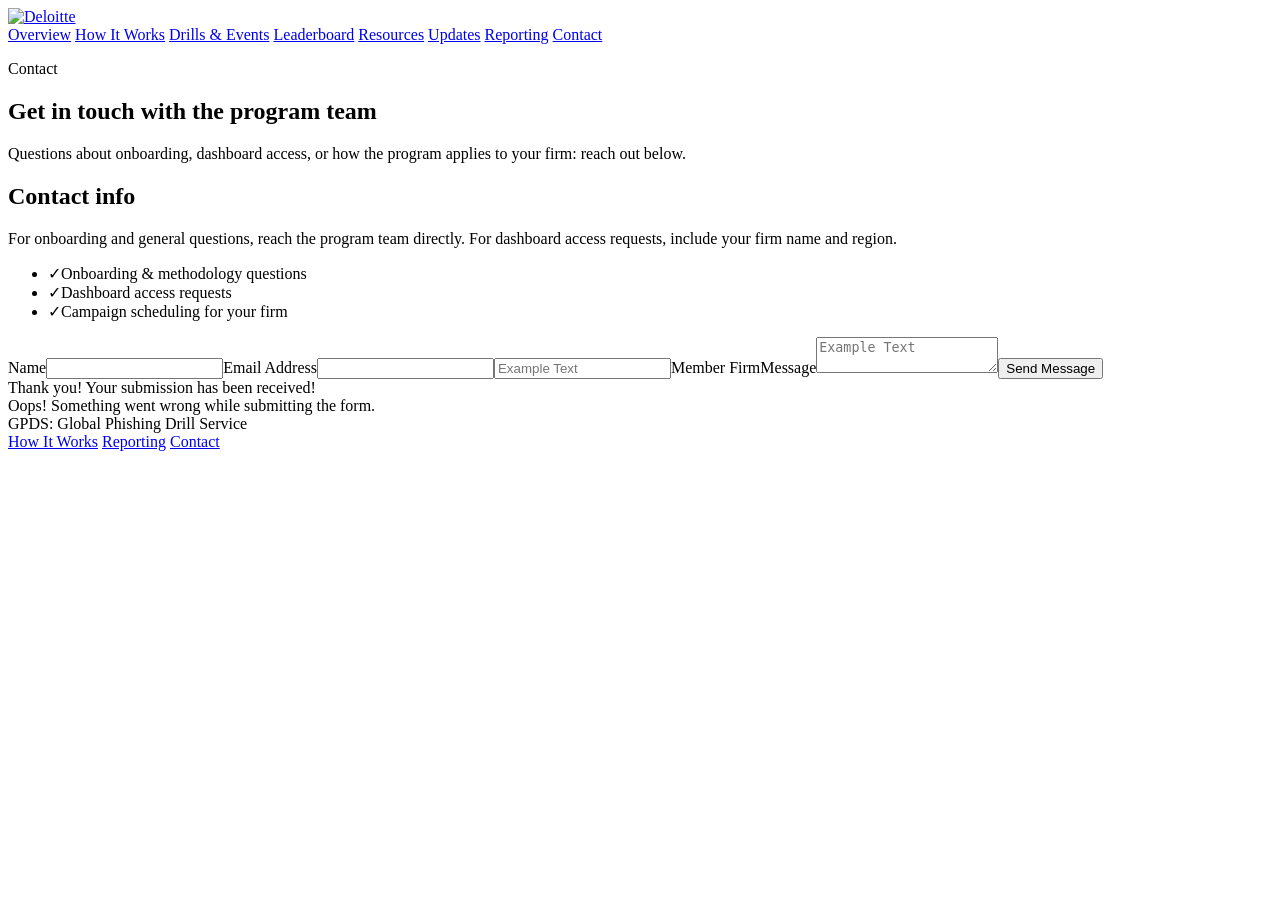
==== commit 9d08aab1: "Add files via upload" ====
--- a/contact.html
+++ b/contact.html
@@ -1,4 +1,4 @@
-<!DOCTYPE html>
+<!DOCTYPE html><!--  This site was created in Webflow. https://webflow.com  --><!--  Last Published: Wed Aug 26 2026 13:44:09 GMT+0000 (Coordinated Universal Time)  -->
 <html data-wf-page="6a84cc2a012ba0cbbc4e13cf" data-wf-site="6a84ca4639752c349e0c8563">
 <head>
   <meta charset="utf-8">
@@ -12,12 +12,41 @@
   <script type="text/javascript">!function(o,c){var n=c.documentElement,t=" w-mod-";n.className+=t+"js",("ontouchstart"in o||o.DocumentTouch&&c instanceof DocumentTouch)&&(n.className+=t+"touch")}(window,document);</script>
   <link href="images/favicon.ico" rel="shortcut icon" type="image/x-icon">
   <link href="images/webclip.png" rel="apple-touch-icon">
+  <script type="application/ld+json">
+{
+  "@context": "https://schema.org",
+  "@type": "ContactPage",
+  "breadcrumb": {
+    "@type": "BreadcrumbList",
+    "itemListElement": [
+      {
+        "@type": "ListItem",
+        "item": "https://dares-dle-site.webflow.io/",
+        "name": "Overview",
+        "position": 1
+      },
+      {
+        "@type": "ListItem",
+        "name": "Contact",
+        "position": 2
+      }
+    ]
+  },
+  "description": "Get in touch with the global phishing simulation program team.",
+  "inLanguage": "en",
+  "isPartOf": {
+    "@id": "https://dares-dle-site.webflow.io/#website"
+  },
+  "name": "Contact",
+  "url": "https://dares-dle-site.webflow.io/contact"
+}
+</script>
 </head>
 <body>
   <div class="dle-page">
     <header class="dle-header">
       <div class="dle-header-inner">
-        <a href="index.html" class="dle-logo">GPDS: Global Phishing Drill Service</a>
+        <a href="index.html" class="dle-logo"><img src="images/1deloitte.png" loading="lazy" alt="Deloitte" class="dle-logo-img"></a>
         <nav class="dle-nav">
           <a href="index.html" class="dle-nav-link">Overview</a>
           <a href="how-it-works.html" class="dle-nav-link">How It Works</a>
@@ -74,4 +103,4 @@
   <script src="https://d3e54v103j8qbb.cloudfront.net/js/jquery-3.5.1.min.dc5e7f18c8.js?site=6a84ca4639752c349e0c8563" type="text/javascript" integrity="sha256-9/aliU8dGd2tb6OSsuzixeV4y/faTqgFtohetphbbj0=" crossorigin="anonymous"></script>
   <script src="js/webflow.js" type="text/javascript"></script>
 </body>
-</html>
+</html>
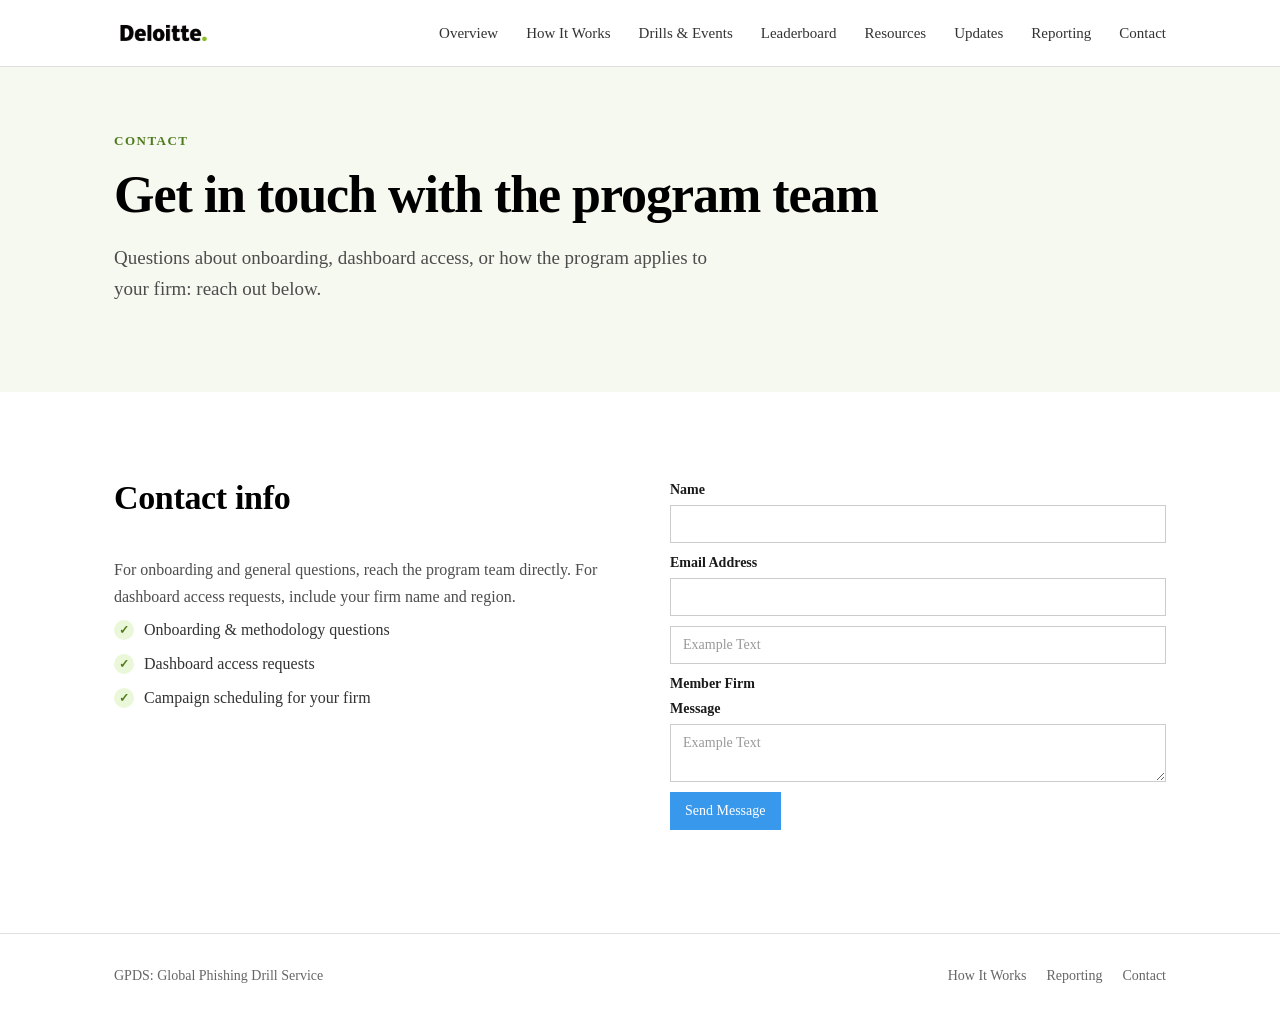
==== commit a0fc903a: "Update contact.html" ====
--- a/contact.html
+++ b/contact.html
@@ -1,4 +1,4 @@
-<!DOCTYPE html><!--  This site was created in Webflow. https://webflow.com  --><!--  Last Published: Wed Aug 26 2026 13:44:09 GMT+0000 (Coordinated Universal Time)  -->
+<!DOCTYPE html>
 <html data-wf-page="6a84cc2a012ba0cbbc4e13cf" data-wf-site="6a84ca4639752c349e0c8563">
 <head>
   <meta charset="utf-8">
@@ -103,4 +103,4 @@
   <script src="https://d3e54v103j8qbb.cloudfront.net/js/jquery-3.5.1.min.dc5e7f18c8.js?site=6a84ca4639752c349e0c8563" type="text/javascript" integrity="sha256-9/aliU8dGd2tb6OSsuzixeV4y/faTqgFtohetphbbj0=" crossorigin="anonymous"></script>
   <script src="js/webflow.js" type="text/javascript"></script>
 </body>
-</html>+</html>
--- a/css/webflow.css
+++ b/css/webflow.css
@@ -0,0 +1,1818 @@
+@font-face {
+  font-family: 'webflow-icons';
+  src: url("[data-uri]") format('truetype');
+  font-weight: normal;
+  font-style: normal;
+}
+[class^="w-icon-"],
+[class*=" w-icon-"] {
+  /* use !important to prevent issues with browser extensions that change fonts */
+  font-family: 'webflow-icons' !important;
+  speak: none;
+  font-style: normal;
+  font-weight: normal;
+  font-variant: normal;
+  text-transform: none;
+  line-height: 1;
+  /* Better Font Rendering =========== */
+  -webkit-font-smoothing: antialiased;
+  -moz-osx-font-smoothing: grayscale;
+}
+.w-icon-slider-right:before {
+  content: "\e600";
+}
+.w-icon-slider-left:before {
+  content: "\e601";
+}
+.w-icon-nav-menu:before {
+  content: "\e602";
+}
+.w-icon-arrow-down:before,
+.w-icon-dropdown-toggle:before {
+  content: "\e603";
+}
+.w-icon-file-upload-remove:before {
+  content: "\e900";
+}
+.w-icon-file-upload-icon:before {
+  content: "\e903";
+}
+* {
+  -webkit-box-sizing: border-box;
+  -moz-box-sizing: border-box;
+  box-sizing: border-box;
+}
+html {
+  height: 100%;
+}
+body {
+  margin: 0;
+  min-height: 100%;
+  background-color: #fff;
+  font-family: Arial, sans-serif;
+  font-size: 14px;
+  line-height: 20px;
+  color: #333;
+}
+img {
+  max-width: 100%;
+  vertical-align: middle;
+  display: inline-block;
+}
+html.w-mod-touch * {
+  background-attachment: scroll !important;
+}
+.w-block {
+  display: block;
+}
+.w-inline-block {
+  max-width: 100%;
+  display: inline-block;
+}
+.w-clearfix:before,
+.w-clearfix:after {
+  content: " ";
+  display: table;
+  grid-column-start: 1;
+  grid-row-start: 1;
+  grid-column-end: 2;
+  grid-row-end: 2;
+}
+.w-clearfix:after {
+  clear: both;
+}
+.w-hidden {
+  display: none;
+}
+.w-button {
+  display: inline-block;
+  padding: 9px 15px;
+  background-color: #3898EC;
+  color: white;
+  border: 0;
+  line-height: inherit;
+  text-decoration: none;
+  cursor: pointer;
+  border-radius: 0;
+}
+input.w-button {
+  -webkit-appearance: button;
+}
+:where(button.w-popover-trigger) {
+  background-color: transparent;
+  border: 0;
+  color: inherit;
+  cursor: pointer;
+  font: inherit;
+  line-height: inherit;
+  margin: 0;
+  padding: 0;
+  text-align: inherit;
+  text-decoration: inherit;
+}
+.w-popover {
+  position-anchor: none;
+}
+.w-popover[popover]:not(:popover-open) {
+  display: none;
+}
+html[data-w-dynpage] [data-w-cloak] {
+  color: transparent !important;
+}
+.w-code-block {
+  margin: unset;
+}
+pre.w-code-block code {
+  all: inherit;
+}
+pre.w-code-block code > span {
+  display: block !important;
+}
+.w-optimization {
+  display: contents;
+}
+.w-webflow-badge,
+.w-webflow-badge > img {
+  box-sizing: unset;
+  width: unset;
+  height: unset;
+  max-height: unset;
+  max-width: unset;
+  min-height: unset;
+  min-width: unset;
+  margin: unset;
+  padding: unset;
+  float: unset;
+  clear: unset;
+  border: unset;
+  border-radius: unset;
+  background: unset;
+  background-image: unset;
+  background-position: unset;
+  background-size: unset;
+  background-repeat: unset;
+  background-origin: unset;
+  background-clip: unset;
+  background-attachment: unset;
+  background-color: unset;
+  box-shadow: unset;
+  transform: unset;
+  transition: unset;
+  direction: unset;
+  font-family: unset;
+  font-weight: unset;
+  color: unset;
+  font-size: unset;
+  line-height: unset;
+  font-style: unset;
+  font-variant: unset;
+  text-align: unset;
+  letter-spacing: unset;
+  text-decoration: unset;
+  text-indent: unset;
+  text-transform: unset;
+  list-style-type: unset;
+  text-shadow: unset;
+  vertical-align: unset;
+  cursor: unset;
+  white-space: unset;
+  word-break: unset;
+  word-spacing: unset;
+  word-wrap: unset;
+}
+.w-webflow-badge {
+  position: fixed !important;
+  display: inline-block !important;
+  visibility: visible !important;
+  opacity: 1 !important;
+  z-index: 2147483647 !important;
+  top: auto !important;
+  right: 12px !important;
+  bottom: 12px !important;
+  left: auto !important;
+  color: #aaadb0 !important;
+  background-color: #fff !important;
+  border-radius: 3px !important;
+  padding: 6px !important;
+  font-size: 12px !important;
+  line-height: 14px !important;
+  text-decoration: none !important;
+  transform: none !important;
+  margin: 0 !important;
+  width: auto !important;
+  height: auto !important;
+  overflow: unset !important;
+  white-space: nowrap;
+  box-shadow: 0 0 0 1px rgba(0, 0, 0, 0.1), 0px 1px 3px rgba(0, 0, 0, 0.1);
+  cursor: pointer;
+}
+.w-webflow-badge > img {
+  position: unset;
+  display: inline-block !important;
+  visibility: unset !important;
+  opacity: 1 !important;
+  vertical-align: middle !important;
+}
+h1,
+h2,
+h3,
+h4,
+h5,
+h6 {
+  font-weight: bold;
+  margin-bottom: 10px;
+}
+h1 {
+  font-size: 38px;
+  line-height: 44px;
+  margin-top: 20px;
+}
+h2 {
+  font-size: 32px;
+  line-height: 36px;
+  margin-top: 20px;
+}
+h3 {
+  font-size: 24px;
+  line-height: 30px;
+  margin-top: 20px;
+}
+h4 {
+  font-size: 18px;
+  line-height: 24px;
+  margin-top: 10px;
+}
+h5 {
+  font-size: 14px;
+  line-height: 20px;
+  margin-top: 10px;
+}
+h6 {
+  font-size: 12px;
+  line-height: 18px;
+  margin-top: 10px;
+}
+p {
+  margin-top: 0;
+  margin-bottom: 10px;
+}
+blockquote {
+  margin: 0 0 10px 0;
+  padding: 10px 20px;
+  border-left: 5px solid #E2E2E2;
+  font-size: 18px;
+  line-height: 22px;
+}
+figure {
+  margin: 0;
+  margin-bottom: 10px;
+}
+figcaption {
+  margin-top: 5px;
+  text-align: center;
+}
+ul,
+ol {
+  margin-top: 0px;
+  margin-bottom: 10px;
+  padding-left: 40px;
+}
+.w-list-unstyled {
+  padding-left: 0;
+  list-style: none;
+}
+.w-embed:before,
+.w-embed:after {
+  content: " ";
+  display: table;
+  grid-column-start: 1;
+  grid-row-start: 1;
+  grid-column-end: 2;
+  grid-row-end: 2;
+}
+.w-embed:after {
+  clear: both;
+}
+.w-video {
+  width: 100%;
+  position: relative;
+  padding: 0;
+}
+.w-video iframe,
+.w-video object,
+.w-video embed {
+  position: absolute;
+  top: 0;
+  left: 0;
+  width: 100%;
+  height: 100%;
+  border: none;
+}
+fieldset {
+  padding: 0;
+  margin: 0;
+  border: 0;
+}
+button,
+[type='button'],
+[type='reset'] {
+  border: 0;
+  cursor: pointer;
+  -webkit-appearance: button;
+}
+.w-form {
+  margin: 0 0 15px;
+}
+.w-form-done {
+  display: none;
+  padding: 20px;
+  text-align: center;
+  background-color: #dddddd;
+}
+.w-form-fail {
+  display: none;
+  margin-top: 10px;
+  padding: 10px;
+  background-color: #ffdede;
+}
+label {
+  display: block;
+  margin-bottom: 5px;
+  font-weight: bold;
+}
+.w-input,
+.w-select {
+  display: block;
+  width: 100%;
+  height: 38px;
+  padding: 8px 12px;
+  margin-bottom: 10px;
+  font-size: 14px;
+  line-height: 1.42857143;
+  color: #333333;
+  vertical-align: middle;
+  background-color: #ffffff;
+  border: 1px solid #cccccc;
+}
+.w-input::placeholder,
+.w-select::placeholder {
+  color: #999;
+}
+.w-input:focus,
+.w-select:focus {
+  border-color: #3898EC;
+  outline: 0;
+}
+.w-input[disabled],
+.w-select[disabled],
+.w-input[readonly],
+.w-select[readonly],
+fieldset[disabled] .w-input,
+fieldset[disabled] .w-select {
+  cursor: not-allowed;
+}
+.w-input[disabled]:not(.w-input-disabled),
+.w-select[disabled]:not(.w-input-disabled),
+.w-input[readonly],
+.w-select[readonly],
+fieldset[disabled]:not(.w-input-disabled) .w-input,
+fieldset[disabled]:not(.w-input-disabled) .w-select {
+  background-color: #eeeeee;
+}
+textarea.w-input,
+textarea.w-select {
+  height: auto;
+}
+.w-select {
+  background-color: #f3f3f3;
+}
+.w-select[multiple] {
+  height: auto;
+}
+.w-form-label {
+  display: inline-block;
+  cursor: pointer;
+  font-weight: normal;
+  margin-bottom: 0px;
+}
+.w-radio {
+  display: block;
+  margin-bottom: 5px;
+  padding-left: 20px;
+}
+.w-radio:before,
+.w-radio:after {
+  content: " ";
+  display: table;
+  grid-column-start: 1;
+  grid-row-start: 1;
+  grid-column-end: 2;
+  grid-row-end: 2;
+}
+.w-radio:after {
+  clear: both;
+}
+.w-radio-input {
+  margin: 4px 0 0;
+  line-height: normal;
+  float: left;
+  margin-left: -20px;
+}
+.w-radio-input {
+  margin-top: 3px;
+}
+.w-file-upload {
+  display: block;
+  margin-bottom: 10px;
+}
+.w-file-upload-input {
+  width: 0.1px;
+  height: 0.1px;
+  opacity: 0;
+  overflow: hidden;
+  position: absolute;
+  z-index: -100;
+}
+.w-file-upload-default,
+.w-file-upload-uploading,
+.w-file-upload-success {
+  display: inline-block;
+  color: #333333;
+}
+.w-file-upload-error {
+  display: block;
+  margin-top: 10px;
+}
+.w-file-upload-default.w-hidden,
+.w-file-upload-uploading.w-hidden,
+.w-file-upload-error.w-hidden,
+.w-file-upload-success.w-hidden {
+  display: none;
+}
+.w-file-upload-uploading-btn {
+  display: flex;
+  font-size: 14px;
+  font-weight: normal;
+  cursor: pointer;
+  margin: 0;
+  padding: 8px 12px;
+  border: 1px solid #cccccc;
+  background-color: #fafafa;
+}
+.w-file-upload-file {
+  display: flex;
+  flex-grow: 1;
+  justify-content: space-between;
+  margin: 0;
+  padding: 8px 9px 8px 11px;
+  border: 1px solid #cccccc;
+  background-color: #fafafa;
+}
+.w-file-upload-file-name {
+  font-size: 14px;
+  font-weight: normal;
+  display: block;
+}
+.w-file-remove-link {
+  margin-top: 3px;
+  margin-left: 10px;
+  width: auto;
+  height: auto;
+  padding: 3px;
+  display: block;
+  cursor: pointer;
+}
+.w-icon-file-upload-remove {
+  margin: auto;
+  font-size: 10px;
+}
+.w-file-upload-error-msg {
+  display: inline-block;
+  color: #ea384c;
+  padding: 2px 0;
+}
+.w-file-upload-info {
+  display: inline-block;
+  line-height: 38px;
+  padding: 0 12px;
+}
+.w-file-upload-label {
+  display: inline-block;
+  font-size: 14px;
+  font-weight: normal;
+  cursor: pointer;
+  margin: 0;
+  padding: 8px 12px;
+  border: 1px solid #cccccc;
+  background-color: #fafafa;
+}
+.w-icon-file-upload-icon,
+.w-icon-file-upload-uploading {
+  display: inline-block;
+  margin-right: 8px;
+  width: 20px;
+}
+.w-icon-file-upload-uploading {
+  height: 20px;
+}
+.w-container {
+  margin-left: auto;
+  margin-right: auto;
+  max-width: 940px;
+}
+.w-container:before,
+.w-container:after {
+  content: " ";
+  display: table;
+  grid-column-start: 1;
+  grid-row-start: 1;
+  grid-column-end: 2;
+  grid-row-end: 2;
+}
+.w-container:after {
+  clear: both;
+}
+.w-container .w-row {
+  margin-left: -10px;
+  margin-right: -10px;
+}
+.w-row:before,
+.w-row:after {
+  content: " ";
+  display: table;
+  grid-column-start: 1;
+  grid-row-start: 1;
+  grid-column-end: 2;
+  grid-row-end: 2;
+}
+.w-row:after {
+  clear: both;
+}
+.w-row .w-row {
+  margin-left: 0;
+  margin-right: 0;
+}
+.w-col {
+  position: relative;
+  float: left;
+  width: 100%;
+  min-height: 1px;
+  padding-left: 10px;
+  padding-right: 10px;
+}
+.w-col .w-col {
+  padding-left: 0;
+  padding-right: 0;
+}
+.w-col-1 {
+  width: 8.33333333%;
+}
+.w-col-2 {
+  width: 16.66666667%;
+}
+.w-col-3 {
+  width: 25%;
+}
+.w-col-4 {
+  width: 33.33333333%;
+}
+.w-col-5 {
+  width: 41.66666667%;
+}
+.w-col-6 {
+  width: 50%;
+}
+.w-col-7 {
+  width: 58.33333333%;
+}
+.w-col-8 {
+  width: 66.66666667%;
+}
+.w-col-9 {
+  width: 75%;
+}
+.w-col-10 {
+  width: 83.33333333%;
+}
+.w-col-11 {
+  width: 91.66666667%;
+}
+.w-col-12 {
+  width: 100%;
+}
+.w-hidden-main {
+  display: none !important;
+}
+@media screen and (max-width: 991px) {
+  .w-container {
+    max-width: 728px;
+  }
+  .w-hidden-main {
+    display: inherit !important;
+  }
+  .w-hidden-medium {
+    display: none !important;
+  }
+  .w-col-medium-1 {
+    width: 8.33333333%;
+  }
+  .w-col-medium-2 {
+    width: 16.66666667%;
+  }
+  .w-col-medium-3 {
+    width: 25%;
+  }
+  .w-col-medium-4 {
+    width: 33.33333333%;
+  }
+  .w-col-medium-5 {
+    width: 41.66666667%;
+  }
+  .w-col-medium-6 {
+    width: 50%;
+  }
+  .w-col-medium-7 {
+    width: 58.33333333%;
+  }
+  .w-col-medium-8 {
+    width: 66.66666667%;
+  }
+  .w-col-medium-9 {
+    width: 75%;
+  }
+  .w-col-medium-10 {
+    width: 83.33333333%;
+  }
+  .w-col-medium-11 {
+    width: 91.66666667%;
+  }
+  .w-col-medium-12 {
+    width: 100%;
+  }
+  .w-col-stack {
+    width: 100%;
+    left: auto;
+    right: auto;
+  }
+}
+@media screen and (max-width: 767px) {
+  .w-hidden-main {
+    display: inherit !important;
+  }
+  .w-hidden-medium {
+    display: inherit !important;
+  }
+  .w-hidden-small {
+    display: none !important;
+  }
+  .w-row,
+  .w-container .w-row {
+    margin-left: 0;
+    margin-right: 0;
+  }
+  .w-col {
+    width: 100%;
+    left: auto;
+    right: auto;
+  }
+  .w-col-small-1 {
+    width: 8.33333333%;
+  }
+  .w-col-small-2 {
+    width: 16.66666667%;
+  }
+  .w-col-small-3 {
+    width: 25%;
+  }
+  .w-col-small-4 {
+    width: 33.33333333%;
+  }
+  .w-col-small-5 {
+    width: 41.66666667%;
+  }
+  .w-col-small-6 {
+    width: 50%;
+  }
+  .w-col-small-7 {
+    width: 58.33333333%;
+  }
+  .w-col-small-8 {
+    width: 66.66666667%;
+  }
+  .w-col-small-9 {
+    width: 75%;
+  }
+  .w-col-small-10 {
+    width: 83.33333333%;
+  }
+  .w-col-small-11 {
+    width: 91.66666667%;
+  }
+  .w-col-small-12 {
+    width: 100%;
+  }
+}
+@media screen and (max-width: 479px) {
+  .w-container {
+    max-width: none;
+  }
+  .w-hidden-main {
+    display: inherit !important;
+  }
+  .w-hidden-medium {
+    display: inherit !important;
+  }
+  .w-hidden-small {
+    display: inherit !important;
+  }
+  .w-hidden-tiny {
+    display: none !important;
+  }
+  .w-col {
+    width: 100%;
+  }
+  .w-col-tiny-1 {
+    width: 8.33333333%;
+  }
+  .w-col-tiny-2 {
+    width: 16.66666667%;
+  }
+  .w-col-tiny-3 {
+    width: 25%;
+  }
+  .w-col-tiny-4 {
+    width: 33.33333333%;
+  }
+  .w-col-tiny-5 {
+    width: 41.66666667%;
+  }
+  .w-col-tiny-6 {
+    width: 50%;
+  }
+  .w-col-tiny-7 {
+    width: 58.33333333%;
+  }
+  .w-col-tiny-8 {
+    width: 66.66666667%;
+  }
+  .w-col-tiny-9 {
+    width: 75%;
+  }
+  .w-col-tiny-10 {
+    width: 83.33333333%;
+  }
+  .w-col-tiny-11 {
+    width: 91.66666667%;
+  }
+  .w-col-tiny-12 {
+    width: 100%;
+  }
+}
+.w-widget {
+  position: relative;
+}
+.w-widget-map {
+  width: 100%;
+  height: 400px;
+}
+.w-widget-map label {
+  width: auto;
+  display: inline;
+}
+.w-widget-map img {
+  max-width: inherit;
+}
+.w-widget-map .gm-style-iw {
+  text-align: center;
+}
+.w-widget-map .gm-style-iw > button {
+  display: none !important;
+}
+.w-widget-twitter {
+  overflow: hidden;
+}
+.w-widget-twitter-count-shim {
+  display: inline-block;
+  vertical-align: top;
+  position: relative;
+  width: 28px;
+  height: 20px;
+  text-align: center;
+  background: white;
+  border: #758696 solid 1px;
+  border-radius: 3px;
+}
+.w-widget-twitter-count-shim * {
+  pointer-events: none;
+  user-select: none;
+}
+.w-widget-twitter-count-shim .w-widget-twitter-count-inner {
+  position: relative;
+  font-size: 15px;
+  line-height: 12px;
+  text-align: center;
+  color: #999;
+  font-family: serif;
+}
+.w-widget-twitter-count-shim .w-widget-twitter-count-clear {
+  position: relative;
+  display: block;
+}
+.w-widget-twitter-count-shim.w--large {
+  width: 36px;
+  height: 28px;
+}
+.w-widget-twitter-count-shim.w--large .w-widget-twitter-count-inner {
+  font-size: 18px;
+  line-height: 18px;
+}
+.w-widget-twitter-count-shim:not(.w--vertical) {
+  margin-left: 5px;
+  margin-right: 8px;
+}
+.w-widget-twitter-count-shim:not(.w--vertical).w--large {
+  margin-left: 6px;
+}
+.w-widget-twitter-count-shim:not(.w--vertical):before,
+.w-widget-twitter-count-shim:not(.w--vertical):after {
+  top: 50%;
+  left: 0;
+  border: solid transparent;
+  content: ' ';
+  height: 0;
+  width: 0;
+  position: absolute;
+  pointer-events: none;
+}
+.w-widget-twitter-count-shim:not(.w--vertical):before {
+  border-color: rgba(117, 134, 150, 0);
+  border-right-color: #5d6c7b;
+  border-width: 4px;
+  margin-left: -9px;
+  margin-top: -4px;
+}
+.w-widget-twitter-count-shim:not(.w--vertical).w--large:before {
+  border-width: 5px;
+  margin-left: -10px;
+  margin-top: -5px;
+}
+.w-widget-twitter-count-shim:not(.w--vertical):after {
+  border-color: rgba(255, 255, 255, 0);
+  border-right-color: white;
+  border-width: 4px;
+  margin-left: -8px;
+  margin-top: -4px;
+}
+.w-widget-twitter-count-shim:not(.w--vertical).w--large:after {
+  border-width: 5px;
+  margin-left: -9px;
+  margin-top: -5px;
+}
+.w-widget-twitter-count-shim.w--vertical {
+  width: 61px;
+  height: 33px;
+  margin-bottom: 8px;
+}
+.w-widget-twitter-count-shim.w--vertical:before,
+.w-widget-twitter-count-shim.w--vertical:after {
+  top: 100%;
+  left: 50%;
+  border: solid transparent;
+  content: ' ';
+  height: 0;
+  width: 0;
+  position: absolute;
+  pointer-events: none;
+}
+.w-widget-twitter-count-shim.w--vertical:before {
+  border-color: rgba(117, 134, 150, 0);
+  border-top-color: #5d6c7b;
+  border-width: 5px;
+  margin-left: -5px;
+}
+.w-widget-twitter-count-shim.w--vertical:after {
+  border-color: rgba(255, 255, 255, 0);
+  border-top-color: white;
+  border-width: 4px;
+  margin-left: -4px;
+}
+.w-widget-twitter-count-shim.w--vertical .w-widget-twitter-count-inner {
+  font-size: 18px;
+  line-height: 22px;
+}
+.w-widget-twitter-count-shim.w--vertical.w--large {
+  width: 76px;
+}
+.w-background-video {
+  position: relative;
+  overflow: hidden;
+  height: 500px;
+  color: white;
+}
+.w-background-video > video {
+  background-size: cover;
+  background-position: 50% 50%;
+  position: absolute;
+  margin: auto;
+  width: 100%;
+  height: 100%;
+  right: -100%;
+  bottom: -100%;
+  top: -100%;
+  left: -100%;
+  object-fit: cover;
+  z-index: -100;
+}
+.w-background-video > video::-webkit-media-controls-start-playback-button {
+  display: none !important;
+  -webkit-appearance: none;
+}
+.w-background-video--control {
+  position: absolute;
+  bottom: 1em;
+  right: 1em;
+  background-color: transparent;
+  padding: 0;
+}
+.w-background-video--control > [hidden] {
+  display: none !important;
+}
+.w-slider {
+  position: relative;
+  height: 300px;
+  text-align: center;
+  background: #dddddd;
+  clear: both;
+  -webkit-tap-highlight-color: rgba(0, 0, 0, 0);
+  tap-highlight-color: rgba(0, 0, 0, 0);
+}
+.w-slider-mask {
+  position: relative;
+  display: block;
+  overflow: hidden;
+  z-index: 1;
+  left: 0;
+  right: 0;
+  height: 100%;
+  white-space: nowrap;
+}
+.w-slide {
+  position: relative;
+  display: inline-block;
+  vertical-align: top;
+  width: 100%;
+  height: 100%;
+  white-space: normal;
+  text-align: left;
+}
+.w-slider-nav {
+  position: absolute;
+  z-index: 2;
+  top: auto;
+  right: 0;
+  bottom: 0;
+  left: 0;
+  margin: auto;
+  padding-top: 10px;
+  height: 40px;
+  text-align: center;
+  -webkit-tap-highlight-color: rgba(0, 0, 0, 0);
+  tap-highlight-color: rgba(0, 0, 0, 0);
+}
+.w-slider-nav.w-round > div {
+  border-radius: 100%;
+}
+.w-slider-nav.w-num > div {
+  width: auto;
+  height: auto;
+  padding: 0.2em 0.5em;
+  font-size: inherit;
+  line-height: inherit;
+}
+.w-slider-nav.w-shadow > div {
+  box-shadow: 0 0 3px rgba(51, 51, 51, 0.4);
+}
+.w-slider-nav-invert {
+  color: #fff;
+}
+.w-slider-nav-invert > div {
+  background-color: rgba(34, 34, 34, 0.4);
+}
+.w-slider-nav-invert > div.w-active {
+  background-color: #222;
+}
+.w-slider-dot {
+  position: relative;
+  display: inline-block;
+  width: 1em;
+  height: 1em;
+  background-color: rgba(255, 255, 255, 0.4);
+  cursor: pointer;
+  margin: 0 3px 0.5em;
+  transition: background-color 100ms, color 100ms;
+}
+.w-slider-dot.w-active {
+  background-color: #fff;
+}
+.w-slider-dot:focus {
+  outline: none;
+  box-shadow: 0px 0px 0px 2px #fff;
+}
+.w-slider-dot:focus.w-active {
+  box-shadow: none;
+}
+.w-slider-arrow-left,
+.w-slider-arrow-right {
+  position: absolute;
+  width: 80px;
+  top: 0;
+  right: 0;
+  bottom: 0;
+  left: 0;
+  margin: auto;
+  cursor: pointer;
+  overflow: hidden;
+  color: white;
+  font-size: 40px;
+  -webkit-tap-highlight-color: rgba(0, 0, 0, 0);
+  tap-highlight-color: rgba(0, 0, 0, 0);
+  user-select: none;
+}
+.w-slider-arrow-left [class^='w-icon-'],
+.w-slider-arrow-right [class^='w-icon-'],
+.w-slider-arrow-left [class*=' w-icon-'],
+.w-slider-arrow-right [class*=' w-icon-'] {
+  position: absolute;
+}
+.w-slider-arrow-left:focus,
+.w-slider-arrow-right:focus {
+  outline: 0;
+}
+.w-slider-arrow-left {
+  z-index: 3;
+  right: auto;
+}
+.w-slider-arrow-right {
+  z-index: 4;
+  left: auto;
+}
+.w-icon-slider-left,
+.w-icon-slider-right {
+  top: 0;
+  right: 0;
+  bottom: 0;
+  left: 0;
+  margin: auto;
+  width: 1em;
+  height: 1em;
+}
+.w-slider-aria-label {
+  border: 0;
+  clip: rect(0 0 0 0);
+  height: 1px;
+  margin: -1px;
+  overflow: hidden;
+  padding: 0;
+  position: absolute;
+  width: 1px;
+}
+.w-slider-force-show {
+  display: block !important;
+}
+.w-dropdown {
+  display: inline-block;
+  position: relative;
+  text-align: left;
+  margin-left: auto;
+  margin-right: auto;
+  z-index: 900;
+}
+.w-dropdown-btn,
+.w-dropdown-toggle,
+.w-dropdown-link {
+  position: relative;
+  vertical-align: top;
+  text-decoration: none;
+  color: #222222;
+  padding: 20px;
+  text-align: left;
+  margin-left: auto;
+  margin-right: auto;
+  white-space: nowrap;
+}
+.w-dropdown-toggle {
+  user-select: none;
+  display: inline-block;
+  cursor: pointer;
+  padding-right: 40px;
+}
+.w-dropdown-toggle:focus {
+  outline: 0;
+}
+.w-icon-dropdown-toggle {
+  position: absolute;
+  top: 0;
+  right: 0;
+  bottom: 0;
+  margin: auto;
+  margin-right: 20px;
+  width: 1em;
+  height: 1em;
+}
+.w-dropdown-list {
+  position: absolute;
+  background: #dddddd;
+  display: none;
+  min-width: 100%;
+}
+.w-dropdown-list.w--open {
+  display: block;
+}
+.w-dropdown-link {
+  padding: 10px 20px;
+  display: block;
+  color: #222222;
+}
+.w-dropdown-link.w--current {
+  color: #0082f3;
+}
+.w-dropdown-link:focus {
+  outline: 0;
+}
+/**
+ * ## Note
+ * Safari (on both iOS and OS X) does not handle viewport units (vh, vw) well.
+ * For example percentage units do not work on descendants of elements that
+ * have any dimensions expressed in viewport units. It also doesn’t handle them at
+ * all in `calc()`.
+ */
+/**
+ * Wrapper around all lightbox elements
+ *
+ * 1. Since the lightbox can receive focus, IE also gives it an outline.
+ * 2. Fixes flickering on Chrome when a transition is in progress
+ *    underneath the lightbox.
+ */
+.w-lightbox-backdrop {
+  cursor: auto;
+  font-style: normal;
+  letter-spacing: normal;
+  list-style: disc;
+  text-indent: 0;
+  text-shadow: none;
+  text-transform: none;
+  visibility: visible;
+  white-space: normal;
+  word-break: normal;
+  word-spacing: normal;
+  word-wrap: normal;
+  position: fixed;
+  top: 0;
+  right: 0;
+  bottom: 0;
+  left: 0;
+  color: #fff;
+  font-family: "Helvetica Neue", Helvetica, Ubuntu, "Segoe UI", Verdana, sans-serif;
+  font-size: 17px;
+  line-height: 1.2;
+  font-weight: 300;
+  text-align: center;
+  background: rgba(0, 0, 0, 0.9);
+  z-index: 2000;
+  outline: 0;
+  /* 1 */
+  opacity: 0;
+  -webkit-user-select: none;
+  -moz-user-select: none;
+  -webkit-tap-highlight-color: transparent;
+  -webkit-transform: translate(0, 0);
+  /* 2 */
+}
+/**
+ * Neat trick to bind the rubberband effect to our canvas instead of the whole
+ * document on iOS. It also prevents a bug that causes the document underneath to scroll.
+ */
+.w-lightbox-backdrop,
+.w-lightbox-container {
+  height: 100%;
+  overflow: auto;
+  -webkit-overflow-scrolling: touch;
+}
+.w-lightbox-content {
+  position: relative;
+  height: 100vh;
+  overflow: hidden;
+}
+.w-lightbox-view {
+  position: absolute;
+  width: 100vw;
+  height: 100vh;
+  opacity: 0;
+}
+.w-lightbox-view:before {
+  content: "";
+  height: 100vh;
+}
+/* .w-lightbox-content */
+.w-lightbox-group,
+.w-lightbox-group .w-lightbox-view,
+.w-lightbox-group .w-lightbox-view:before {
+  height: 86vh;
+}
+.w-lightbox-frame,
+.w-lightbox-view:before {
+  display: inline-block;
+  vertical-align: middle;
+}
+/*
+ * 1. Remove default margin set by user-agent on the <figure> element.
+ */
+.w-lightbox-figure {
+  position: relative;
+  margin: 0;
+  /* 1 */
+}
+.w-lightbox-group .w-lightbox-figure {
+  cursor: pointer;
+}
+/**
+ * IE adds image dimensions as width and height attributes on the IMG tag,
+ * but we need both width and height to be set to auto to enable scaling.
+ */
+.w-lightbox-img {
+  width: auto;
+  height: auto;
+  max-width: none;
+}
+/**
+ * 1. Reset if style is set by user on "All Images"
+ */
+.w-lightbox-image {
+  display: block;
+  float: none;
+  /* 1 */
+  max-width: 100vw;
+  max-height: 100vh;
+}
+.w-lightbox-group .w-lightbox-image {
+  max-height: 86vh;
+}
+.w-lightbox-caption {
+  position: absolute;
+  right: 0;
+  bottom: 0;
+  left: 0;
+  padding: 0.5em 1em;
+  background: rgba(0, 0, 0, 0.4);
+  text-align: left;
+  text-overflow: ellipsis;
+  white-space: nowrap;
+  overflow: hidden;
+}
+.w-lightbox-embed {
+  position: absolute;
+  top: 0;
+  right: 0;
+  bottom: 0;
+  left: 0;
+  width: 100%;
+  height: 100%;
+}
+.w-lightbox-control {
+  position: absolute;
+  top: 0;
+  width: 4em;
+  background-size: 24px;
+  background-repeat: no-repeat;
+  background-position: center;
+  cursor: pointer;
+  -webkit-transition: all 0.3s;
+  transition: all 0.3s;
+}
+.w-lightbox-left {
+  display: none;
+  bottom: 0;
+  left: 0;
+  /* <svg xmlns="http://www.w3.org/2000/svg" viewBox="-20 0 24 40" width="24" height="40"><g transform="rotate(45)"><path d="m0 0h5v23h23v5h-28z" opacity=".4"/><path d="m1 1h3v23h23v3h-26z" fill="#fff"/></g></svg> */
+  background-image: url("[data-uri]");
+}
+.w-lightbox-right {
+  display: none;
+  right: 0;
+  bottom: 0;
+  /* <svg xmlns="http://www.w3.org/2000/svg" viewBox="-4 0 24 40" width="24" height="40"><g transform="rotate(45)"><path d="m0-0h28v28h-5v-23h-23z" opacity=".4"/><path d="m1 1h26v26h-3v-23h-23z" fill="#fff"/></g></svg> */
+  background-image: url("[data-uri]");
+}
+/*
+ * Without specifying the with and height inside the SVG, all versions of IE render the icon too small.
+ * The bug does not seem to manifest itself if the elements are tall enough such as the above arrows.
+ * (http://stackoverflow.com/questions/16092114/background-size-differs-in-internet-explorer)
+ */
+.w-lightbox-close {
+  right: 0;
+  height: 2.6em;
+  /* <svg xmlns="http://www.w3.org/2000/svg" viewBox="-4 0 18 17" width="18" height="17"><g transform="rotate(45)"><path d="m0 0h7v-7h5v7h7v5h-7v7h-5v-7h-7z" opacity=".4"/><path d="m1 1h7v-7h3v7h7v3h-7v7h-3v-7h-7z" fill="#fff"/></g></svg> */
+  background-image: url("[data-uri]");
+  background-size: 18px;
+}
+/**
+ * 1. All IE versions add extra space at the bottom without this.
+ */
+.w-lightbox-strip {
+  position: absolute;
+  bottom: 0;
+  left: 0;
+  right: 0;
+  padding: 0 1vh;
+  line-height: 0;
+  /* 1 */
+  white-space: nowrap;
+  overflow-x: auto;
+  overflow-y: hidden;
+}
+/*
+ * 1. We use content-box to avoid having to do `width: calc(10vh + 2vw)`
+ *    which doesn’t work in Safari anyway.
+ * 2. Chrome renders images pixelated when switching to GPU. Making sure
+ *    the parent is also rendered on the GPU (by setting translate3d for
+ *    example) fixes this behavior.
+ */
+.w-lightbox-item {
+  display: inline-block;
+  width: 10vh;
+  padding: 2vh 1vh;
+  box-sizing: content-box;
+  /* 1 */
+  cursor: pointer;
+  -webkit-transform: translate3d(0, 0, 0);
+  /* 2 */
+}
+.w-lightbox-active {
+  opacity: 0.3;
+}
+.w-lightbox-thumbnail {
+  position: relative;
+  height: 10vh;
+  background: #222;
+  overflow: hidden;
+}
+.w-lightbox-thumbnail-image {
+  position: absolute;
+  top: 0;
+  left: 0;
+}
+.w-lightbox-thumbnail .w-lightbox-tall {
+  top: 50%;
+  width: 100%;
+  -webkit-transform: translate(0, -50%);
+  transform: translate(0, -50%);
+}
+.w-lightbox-thumbnail .w-lightbox-wide {
+  left: 50%;
+  height: 100%;
+  -webkit-transform: translate(-50%, 0);
+  transform: translate(-50%, 0);
+}
+/*
+ * Spinner
+ *
+ * Absolute pixel values are used to avoid rounding errors that would cause
+ * the white spinning element to be misaligned with the track.
+ */
+.w-lightbox-spinner {
+  position: absolute;
+  top: 50%;
+  left: 50%;
+  box-sizing: border-box;
+  width: 40px;
+  height: 40px;
+  margin-top: -20px;
+  margin-left: -20px;
+  border: 5px solid rgba(0, 0, 0, 0.4);
+  border-radius: 50%;
+  -webkit-animation: spin 0.8s infinite linear;
+  animation: spin 0.8s infinite linear;
+}
+.w-lightbox-spinner:after {
+  content: "";
+  position: absolute;
+  top: -4px;
+  right: -4px;
+  bottom: -4px;
+  left: -4px;
+  border: 3px solid transparent;
+  border-bottom-color: #fff;
+  border-radius: 50%;
+}
+/*
+ * Utility classes
+ */
+.w-lightbox-hide {
+  display: none;
+}
+.w-lightbox-noscroll {
+  overflow: hidden;
+}
+@media (min-width: 768px) {
+  .w-lightbox-content {
+    height: 96vh;
+    margin-top: 2vh;
+  }
+  .w-lightbox-view,
+  .w-lightbox-view:before {
+    height: 96vh;
+  }
+  /* .w-lightbox-content */
+  .w-lightbox-group,
+  .w-lightbox-group .w-lightbox-view,
+  .w-lightbox-group .w-lightbox-view:before {
+    height: 84vh;
+  }
+  .w-lightbox-image {
+    max-width: 96vw;
+    max-height: 96vh;
+  }
+  .w-lightbox-group .w-lightbox-image {
+    max-width: 82.3vw;
+    max-height: 84vh;
+  }
+  .w-lightbox-left,
+  .w-lightbox-right {
+    display: block;
+    opacity: 0.5;
+  }
+  .w-lightbox-close {
+    opacity: 0.8;
+  }
+  .w-lightbox-control:hover {
+    opacity: 1;
+  }
+}
+.w-lightbox-inactive,
+.w-lightbox-inactive:hover {
+  opacity: 0;
+}
+.w-richtext:before,
+.w-richtext:after {
+  content: " ";
+  display: table;
+  grid-column-start: 1;
+  grid-row-start: 1;
+  grid-column-end: 2;
+  grid-row-end: 2;
+}
+.w-richtext:after {
+  clear: both;
+}
+.w-richtext[contenteditable="true"]:before,
+.w-richtext[contenteditable="true"]:after {
+  white-space: initial;
+}
+.w-richtext ol,
+.w-richtext ul {
+  overflow: hidden;
+}
+.w-richtext .w-richtext-figure-selected.w-richtext-figure-type-video div:after,
+.w-richtext .w-richtext-figure-selected[data-rt-type="video"] div:after {
+  outline: 2px solid #2895f7;
+}
+.w-richtext .w-richtext-figure-selected.w-richtext-figure-type-image div,
+.w-richtext .w-richtext-figure-selected[data-rt-type="image"] div {
+  outline: 2px solid #2895f7;
+}
+.w-richtext figure.w-richtext-figure-type-video > div:after,
+.w-richtext figure[data-rt-type="video"] > div:after {
+  content: '';
+  position: absolute;
+  display: none;
+  left: 0;
+  top: 0;
+  right: 0;
+  bottom: 0;
+}
+.w-richtext figure {
+  position: relative;
+  max-width: 60%;
+}
+.w-richtext figure > div:before {
+  cursor: default!important;
+}
+.w-richtext figure img {
+  width: 100%;
+}
+.w-richtext figure figcaption.w-richtext-figcaption-placeholder {
+  opacity: 0.6;
+}
+.w-richtext figure div {
+  /* fix incorrectly sized selection border in the data manager */
+  font-size: 0px;
+  color: transparent;
+}
+.w-richtext figure.w-richtext-figure-type-image,
+.w-richtext figure[data-rt-type="image"] {
+  display: table;
+}
+.w-richtext figure.w-richtext-figure-type-image > div,
+.w-richtext figure[data-rt-type="image"] > div {
+  display: inline-block;
+}
+.w-richtext figure.w-richtext-figure-type-image > figcaption,
+.w-richtext figure[data-rt-type="image"] > figcaption {
+  display: table-caption;
+  caption-side: bottom;
+}
+.w-richtext figure.w-richtext-figure-type-video,
+.w-richtext figure[data-rt-type="video"] {
+  width: 60%;
+  height: 0;
+}
+.w-richtext figure.w-richtext-figure-type-video iframe,
+.w-richtext figure[data-rt-type="video"] iframe {
+  position: absolute;
+  top: 0;
+  left: 0;
+  width: 100%;
+  height: 100%;
+}
+.w-richtext figure.w-richtext-figure-type-video > div,
+.w-richtext figure[data-rt-type="video"] > div {
+  width: 100%;
+}
+.w-richtext figure.w-richtext-align-center {
+  margin-right: auto;
+  margin-left: auto;
+  clear: both;
+}
+.w-richtext figure.w-richtext-align-center.w-richtext-figure-type-image > div,
+.w-richtext figure.w-richtext-align-center[data-rt-type="image"] > div {
+  max-width: 100%;
+}
+.w-richtext figure.w-richtext-align-normal {
+  clear: both;
+}
+.w-richtext figure.w-richtext-align-fullwidth {
+  width: 100%;
+  max-width: 100%;
+  text-align: center;
+  clear: both;
+  display: block;
+  margin-right: auto;
+  margin-left: auto;
+}
+.w-richtext figure.w-richtext-align-fullwidth > div {
+  display: inline-block;
+  /* padding-bottom is used for aspect ratios in video figures
+      we want the div to inherit that so hover/selection borders in the designer-canvas
+      fit right*/
+  padding-bottom: inherit;
+}
+.w-richtext figure.w-richtext-align-fullwidth > figcaption {
+  display: block;
+}
+.w-richtext figure.w-richtext-align-floatleft {
+  float: left;
+  margin-right: 15px;
+  clear: none;
+}
+.w-richtext figure.w-richtext-align-floatright {
+  float: right;
+  margin-left: 15px;
+  clear: none;
+}
+.w-nav {
+  position: relative;
+  background: #dddddd;
+  z-index: 1000;
+}
+.w-nav:before,
+.w-nav:after {
+  content: " ";
+  display: table;
+  grid-column-start: 1;
+  grid-row-start: 1;
+  grid-column-end: 2;
+  grid-row-end: 2;
+}
+.w-nav:after {
+  clear: both;
+}
+.w-nav-brand {
+  position: relative;
+  float: left;
+  text-decoration: none;
+  color: #333333;
+}
+.w-nav-link {
+  position: relative;
+  display: inline-block;
+  vertical-align: top;
+  text-decoration: none;
+  color: #222222;
+  padding: 20px;
+  text-align: left;
+  margin-left: auto;
+  margin-right: auto;
+}
+.w-nav-link.w--current {
+  color: #0082f3;
+}
+.w-nav-menu {
+  position: relative;
+  float: right;
+}
+[data-nav-menu-open] {
+  display: block !important;
+  position: absolute;
+  top: 100%;
+  left: 0;
+  right: 0;
+  background: #C8C8C8;
+  text-align: center;
+  overflow: visible;
+  min-width: 200px;
+}
+.w--nav-link-open {
+  display: block;
+  position: relative;
+}
+.w-nav-overlay {
+  position: absolute;
+  overflow: hidden;
+  display: none;
+  top: 100%;
+  left: 0;
+  right: 0;
+  width: 100%;
+}
+.w-nav-overlay [data-nav-menu-open] {
+  top: 0;
+}
+.w-nav[data-animation='over-left'] .w-nav-overlay {
+  width: auto;
+}
+.w-nav[data-animation='over-left'] .w-nav-overlay,
+.w-nav[data-animation='over-left'] [data-nav-menu-open] {
+  right: auto;
+  z-index: 1;
+  top: 0;
+}
+.w-nav[data-animation='over-right'] .w-nav-overlay {
+  width: auto;
+}
+.w-nav[data-animation='over-right'] .w-nav-overlay,
+.w-nav[data-animation='over-right'] [data-nav-menu-open] {
+  left: auto;
+  z-index: 1;
+  top: 0;
+}
+.w-nav-button {
+  position: relative;
+  float: right;
+  padding: 18px;
+  font-size: 24px;
+  display: none;
+  cursor: pointer;
+  -webkit-tap-highlight-color: rgba(0, 0, 0, 0);
+  tap-highlight-color: rgba(0, 0, 0, 0);
+  user-select: none;
+}
+.w-nav-button:focus {
+  outline: 0;
+}
+.w-nav-button.w--open {
+  background-color: #C8C8C8;
+  color: white;
+}
+.w-nav[data-collapse='all'] .w-nav-menu {
+  display: none;
+}
+.w-nav[data-collapse='all'] .w-nav-button {
+  display: block;
+}
+.w--nav-dropdown-open {
+  display: block;
+}
+.w--nav-dropdown-toggle-open {
+  display: block;
+}
+.w--nav-dropdown-list-open {
+  position: static;
+}
+/**
+ * NOTE: These rules are overridden in site-designer.less to use container queries instead of media queries
+ * when the navbar is inside a Frame on the Open Canvas.
+ */
+@media screen and (max-width: 991px) {
+  .w-nav[data-collapse='medium'] .w-nav-menu {
+    display: none;
+  }
+  .w-nav[data-collapse='medium'] .w-nav-button {
+    display: block;
+  }
+}
+@media screen and (max-width: 767px) {
+  .w-nav[data-collapse='small'] .w-nav-menu {
+    display: none;
+  }
+  .w-nav[data-collapse='small'] .w-nav-button {
+    display: block;
+  }
+  .w-nav-brand {
+    padding-left: 10px;
+  }
+}
+@media screen and (max-width: 479px) {
+  .w-nav[data-collapse='tiny'] .w-nav-menu {
+    display: none;
+  }
+  .w-nav[data-collapse='tiny'] .w-nav-button {
+    display: block;
+  }
+}
+.w-tabs {
+  position: relative;
+}
+.w-tabs:before,
+.w-tabs:after {
+  content: " ";
+  display: table;
+  grid-column-start: 1;
+  grid-row-start: 1;
+  grid-column-end: 2;
+  grid-row-end: 2;
+}
+.w-tabs:after {
+  clear: both;
+}
+.w-tab-menu {
+  position: relative;
+}
+.w-tab-link {
+  position: relative;
+  display: inline-block;
+  vertical-align: top;
+  text-decoration: none;
+  padding: 9px 30px;
+  text-align: left;
+  cursor: pointer;
+  color: #222222;
+  background-color: #dddddd;
+}
+.w-tab-link.w--current {
+  background-color: #C8C8C8;
+}
+.w-tab-link:focus {
+  outline: 0;
+}
+.w-tab-content {
+  position: relative;
+  display: block;
+  overflow: hidden;
+}
+.w-tab-pane {
+  position: relative;
+  display: none;
+}
+.w--tab-active {
+  display: block;
+}
+@media screen and (max-width: 479px) {
+  .w-tab-link {
+    display: block;
+  }
+}
+.w-ix-emptyfix:after {
+  content: "";
+}
+@keyframes spin {
+  0% {
+    transform: rotate(0deg);
+  }
+  100% {
+    transform: rotate(360deg);
+  }
+}
+.w-dyn-empty {
+  padding: 10px;
+  background-color: #dddddd;
+}
+.w-dyn-hide {
+  display: none !important;
+}
+.w-dyn-bind-empty {
+  display: none !important;
+}
+.w-condition-invisible {
+  display: none !important;
+}
+.wf-layout-layout {
+  display: grid;
+}
+.w-layout-grid {
+  display: grid;
+  grid-auto-columns: 1fr;
+  grid-template-columns: 1fr 1fr;
+  grid-template-rows: auto auto;
+  grid-row-gap: 16px;
+  grid-column-gap: 16px;
+}
--- a/css/dares-dle-site.webflow.css
+++ b/css/dares-dle-site.webflow.css
@@ -0,0 +1,1159 @@
+.dle-page {
+  color: #1a1a1a;
+  background-color: #fff;
+  font-family: Aptos;
+}
+
+.dle-header {
+  z-index: 100;
+  background-color: #fff;
+  border-bottom: 1px solid #e0e0e0;
+  padding: 20px 0;
+  position: sticky;
+  top: 0;
+}
+
+.dle-header-inner {
+  justify-content: space-between;
+  align-items: center;
+  max-width: 1100px;
+  margin: 0 auto;
+  padding: 0 24px;
+  display: flex;
+}
+
+.dle-logo {
+  color: #000;
+  font-size: 18px;
+  font-weight: 700;
+  text-decoration: none;
+}
+
+.dle-nav {
+  grid-column-gap: 28px;
+  grid-row-gap: 28px;
+  display: flex;
+}
+
+.dle-nav-link {
+  color: #333;
+  font-size: 15px;
+  text-decoration: none;
+}
+
+.dle-nav-link:hover {
+  color: #4f7a1d;
+}
+
+.dle-container {
+  max-width: 1100px;
+  margin: 0 auto;
+  padding: 0 24px;
+}
+
+.dle-hero {
+  background-color: #f6f9f0;
+  padding: 110px 0 90px;
+}
+
+.dle-eyebrow {
+  color: #4f7a1d;
+  letter-spacing: 1.5px;
+  text-transform: uppercase;
+  margin-bottom: 16px;
+  font-size: 13px;
+  font-weight: 700;
+}
+
+.dle-h1 {
+  color: #000;
+  letter-spacing: -.02em;
+  max-width: 780px;
+  margin: 0 0 20px;
+  font-size: 52px;
+  font-weight: 700;
+  line-height: 1.08;
+}
+
+.dle-lead {
+  color: #4d4d4d;
+  max-width: 620px;
+  margin: 0 0 32px;
+  font-size: 19px;
+  line-height: 1.6;
+}
+
+.dle-cta-row {
+  grid-column-gap: 16px;
+  grid-row-gap: 16px;
+  gap: 16px;
+  display: flex;
+}
+
+.dle-btn {
+  border-radius: 8px;
+  padding: 15px 28px;
+  font-size: 15px;
+  font-weight: 600;
+  text-decoration: none;
+  transition: transform .15s, box-shadow .15s;
+  display: inline-block;
+}
+
+.dle-btn-primary {
+  color: #000;
+  background-color: #86bc25;
+}
+
+.dle-btn-primary:hover {
+  transform: translateY(-1px);
+  box-shadow: 0 6px 16px #86bc2559;
+}
+
+.dle-btn-primary:after {
+  content: "→";
+  margin-left: 8px;
+}
+
+.dle-btn-secondary {
+  color: #000;
+  background-color: #0000;
+  border: 1px solid #000;
+}
+
+.dle-btn-secondary:hover {
+  color: #fff;
+  background-color: #000;
+}
+
+.dle-section {
+  padding: 88px 0;
+}
+
+.dle-section-alt {
+  background-color: #f5f5f5;
+}
+
+.dle-h2 {
+  color: #000;
+  letter-spacing: -.01em;
+  margin: 0 0 40px;
+  font-size: 34px;
+  font-weight: 700;
+}
+
+.dle-h3 {
+  color: #000;
+  margin: 0 0 12px;
+  font-size: 19px;
+  font-weight: 700;
+}
+
+.dle-body {
+  color: #4d4d4d;
+  font-size: 16px;
+  line-height: 1.7;
+}
+
+.dle-body.inline-p-0 {
+  margin-bottom: 32px;
+}
+
+.dle-body.inline-p-1 {
+  margin-top: 20px;
+}
+
+.dle-grid-3 {
+  grid-column-gap: 32px;
+  grid-row-gap: 32px;
+  grid-template-rows: auto;
+  grid-template-columns: repeat(3, 1fr);
+  display: grid;
+}
+
+.dle-card {
+  background-color: #fff;
+  border-style: none;
+  border-radius: 12px;
+  padding: 28px;
+  transition: transform .18s, box-shadow .18s;
+  box-shadow: 0 1px 3px #0000000f, 0 1px 2px #00000014;
+}
+
+.dle-card:hover {
+  transform: translateY(-3px);
+  box-shadow: 0 12px 24px #0000001a;
+}
+
+.dle-split {
+  grid-column-gap: 60px;
+  grid-row-gap: 60px;
+  grid-template-rows: auto;
+  grid-template-columns: 1fr 1fr;
+  align-items: start;
+  display: grid;
+}
+
+.dle-list {
+  grid-column-gap: 14px;
+  grid-row-gap: 14px;
+  flex-direction: column;
+  margin: 0;
+  padding: 0;
+  list-style: none;
+  display: flex;
+}
+
+.dle-list-item {
+  grid-column-gap: 10px;
+  grid-row-gap: 10px;
+  color: #333;
+  align-items: center;
+  font-size: 16px;
+  display: flex;
+}
+
+.dle-check {
+  color: #4f7a1d;
+  background-color: #eaf7d9;
+  border-radius: 50%;
+  flex-shrink: 0;
+  justify-content: center;
+  align-items: center;
+  width: 20px;
+  height: 20px;
+  font-size: 12px;
+  font-weight: 700;
+  display: inline-flex;
+}
+
+.dle-cta-section {
+  text-align: center;
+}
+
+.dle-cta-center {
+  max-width: 560px;
+  margin: 0 auto;
+}
+
+.dle-cta-body {
+  margin-bottom: 28px;
+}
+
+.dle-footer {
+  border-top: 1px solid #e0e0e0;
+  margin-top: 0;
+  padding: 32px 0;
+}
+
+.dle-footer-inner {
+  color: #666;
+  justify-content: space-between;
+  align-items: center;
+  font-size: 14px;
+  display: flex;
+}
+
+.dle-footer-nav {
+  grid-column-gap: 20px;
+  grid-row-gap: 20px;
+  display: flex;
+}
+
+.dle-footer-link {
+  color: #666;
+  text-decoration: none;
+}
+
+.dle-footer-link:hover {
+  color: #4f7a1d;
+}
+
+.dle-hero-sm {
+  padding: 64px 0 56px;
+}
+
+.dle-steps {
+  grid-column-gap: 28px;
+  grid-row-gap: 28px;
+  grid-template-rows: auto;
+  grid-template-columns: repeat(4, 1fr);
+  display: grid;
+}
+
+.dle-step-num {
+  color: #8c8c8c;
+  margin-bottom: 12px;
+  font-size: 14px;
+  font-weight: 700;
+  display: block;
+}
+
+.dle-form-slot {
+  min-height: 20px;
+}
+
+.dle-brand {
+  grid-column-gap: 2px;
+  grid-row-gap: 2px;
+  flex-direction: column;
+  display: flex;
+}
+
+.dle-brand-sub {
+  color: #666;
+  font-size: 11px;
+  font-weight: 500;
+}
+
+.dle-nav-1 {
+  grid-column-gap: 20px;
+  grid-row-gap: 20px;
+}
+
+.dle-nav-link-1 {
+  font-size: 14px;
+}
+
+.dle-table {
+  border-style: none;
+  border-radius: 12px;
+  flex-direction: column;
+  display: flex;
+  overflow: hidden;
+  box-shadow: 0 1px 3px #0000000f;
+}
+
+.dle-table-row {
+  border-bottom: 1px solid #e0e0e0;
+  grid-template-rows: auto;
+  grid-template-columns: 2.2fr 1.6fr 1fr 1fr;
+  align-items: center;
+  padding: 16px 20px;
+  display: grid;
+}
+
+.dle-table-row-head {
+  color: #666;
+  letter-spacing: .5px;
+  text-transform: uppercase;
+  background-color: #f5f5f5;
+  font-size: 12px;
+  font-weight: 700;
+}
+
+.dle-table-cell {
+  color: #333;
+  font-size: 15px;
+}
+
+.dle-status {
+  border-radius: 12px;
+  padding: 4px 10px;
+  font-size: 12px;
+  font-weight: 600;
+  display: inline-block;
+}
+
+.dle-status-scheduled {
+  color: #333;
+  background-color: #ededed;
+  border-radius: 20px;
+}
+
+.dle-status-live {
+  color: #4f7a1d;
+  background-color: #eaf7d9;
+  border-radius: 20px;
+}
+
+.dle-status-completed {
+  color: #666;
+  background-color: #ededed;
+  border-radius: 20px;
+}
+
+.dle-rank {
+  color: #333;
+  background-color: #ededed;
+  border-radius: 50%;
+  justify-content: center;
+  align-items: center;
+  width: 28px;
+  height: 28px;
+  font-size: 13px;
+  font-weight: 700;
+  display: inline-flex;
+  box-shadow: 0 2px 6px #00000014;
+}
+
+.dle-rank-gold {
+  color: #7a5c00;
+  background-color: #f7e6b8;
+}
+
+.dle-rank-silver {
+  color: #4a4d55;
+  background-color: #e6e7eb;
+}
+
+.dle-rank-bronze {
+  color: #7a3e00;
+  background-color: #ecd3bb;
+}
+
+.dle-lb-row {
+  border-bottom: 1px solid #e0e0e0;
+  grid-template-rows: auto;
+  grid-template-columns: .6fr 2fr 1.2fr 1.1fr 1.1fr;
+  align-items: center;
+  padding: 16px 20px;
+  display: grid;
+}
+
+.dle-lb-hide-mobile {
+  display: block;
+}
+
+.dle-note {
+  margin-top: 20px;
+}
+
+.dle-update {
+  border-bottom: 1px solid #e0e0e0;
+  padding: 28px 0;
+}
+
+.dle-update-first {
+  padding-top: 0;
+}
+
+.dle-update-last {
+  border-bottom-style: none;
+}
+
+.dle-update-meta {
+  grid-column-gap: 12px;
+  grid-row-gap: 12px;
+  align-items: center;
+  margin-bottom: 8px;
+  display: flex;
+}
+
+.dle-update-tag {
+  letter-spacing: .5px;
+  text-transform: uppercase;
+  border-radius: 10px;
+  padding: 3px 9px;
+  font-size: 11px;
+  font-weight: 700;
+}
+
+.dle-tag-update {
+  color: #333;
+  background-color: #ededed;
+  border-radius: 20px;
+}
+
+.dle-tag-transparency {
+  color: #4f7a1d;
+  background-color: #eaf7d9;
+  border-radius: 20px;
+}
+
+.dle-update-date {
+  color: #8c8c8c;
+  font-size: 13px;
+}
+
+.dle-update-title {
+  color: #000;
+  margin: 0 0 8px;
+  font-size: 18px;
+  font-weight: 700;
+}
+
+.dle-event-row {
+  border-bottom: 1px solid #e0e0e0;
+  grid-template-rows: auto;
+  grid-template-columns: 1fr 2fr 1.4fr 1fr;
+  align-items: center;
+  padding: 16px 20px;
+  display: grid;
+}
+
+.dle-event-format {
+  color: #4f7a1d;
+  background-color: #eaf7d9;
+  border-radius: 20px;
+  padding: 4px 10px;
+  font-size: 12px;
+  font-weight: 600;
+  display: inline-block;
+}
+
+.dle-step-item {
+  grid-column-gap: 16px;
+  grid-row-gap: 16px;
+  align-items: flex-start;
+  margin-bottom: 20px;
+  display: flex;
+}
+
+.dle-step-circle {
+  color: #fff;
+  background-color: #000;
+  border-radius: 50%;
+  flex-shrink: 0;
+  justify-content: center;
+  align-items: center;
+  width: 32px;
+  height: 32px;
+  font-size: 14px;
+  font-weight: 700;
+  display: flex;
+}
+
+.dle-step-text {
+  color: #333;
+  padding-top: 4px;
+  font-size: 16px;
+  line-height: 1.6;
+}
+
+.dle-alert-box {
+  background-color: #fff4e5;
+  border: 1px solid #f0c987;
+  border-radius: 6px;
+  margin-bottom: 32px;
+  padding: 20px 24px;
+}
+
+.dle-alert-title {
+  color: #7a4b00;
+  margin: 0 0 6px;
+  font-size: 15px;
+  font-weight: 700;
+}
+
+.dle-alert-text {
+  color: #7a4b00;
+  margin: 0;
+  font-size: 15px;
+}
+
+.dle-faq-item {
+  border-bottom: 1px solid #e0e0e0;
+  padding: 20px 0;
+}
+
+.dle-faq-item-first {
+  padding-top: 0;
+}
+
+.dle-faq-item-last {
+  border-bottom-style: none;
+}
+
+.dle-faq-q {
+  color: #000;
+  margin: 0 0 8px;
+  font-size: 16px;
+  font-weight: 700;
+}
+
+.dle-faq-a {
+  color: #4d4d4d;
+  margin: 0;
+  font-size: 15px;
+  line-height: 1.6;
+}
+
+.dle-download-card {
+  grid-column-gap: 10px;
+  grid-row-gap: 10px;
+  background-color: #fff;
+  border-style: none;
+  border-radius: 12px;
+  flex-direction: column;
+  padding: 24px;
+  transition: transform .18s, box-shadow .18s;
+  display: flex;
+  box-shadow: 0 1px 3px #0000000f, 0 1px 2px #00000014;
+}
+
+.dle-download-card:hover {
+  transform: translateY(-3px);
+  box-shadow: 0 12px 24px #0000001a;
+}
+
+.dle-download-badge {
+  color: #666;
+  letter-spacing: .5px;
+  text-transform: uppercase;
+  background-color: #ededed;
+  border-radius: 20px;
+  align-self: flex-start;
+  padding: 3px 9px;
+  font-size: 11px;
+  font-weight: 700;
+}
+
+.dle-lbprev-row {
+  grid-template-rows: auto;
+  grid-template-columns: .6fr 2fr 1.2fr 1.1fr;
+  align-items: center;
+  padding: 16px 20px;
+  display: grid;
+}
+
+.dle-lbprev-header-row {
+  justify-content: space-between;
+  align-items: center;
+  margin-bottom: 32px;
+  display: flex;
+}
+
+.dle-lbprev-title {
+  margin-bottom: 0;
+}
+
+.dle-lbprev-hide-mobile {
+  display: block;
+}
+
+.dle-event-link {
+  color: #4f7a1d;
+  font-weight: 600;
+  text-decoration: underline;
+}
+
+.dle-cta-row-center {
+  justify-content: center;
+}
+
+.dle-card-icon {
+  color: #4f7a1d;
+  width: 40px;
+  height: 40px;
+  margin-bottom: 16px;
+}
+
+.dle-stats-band {
+  background-color: #0a0a0a;
+  padding-top: 64px;
+  padding-bottom: 64px;
+}
+
+.dle-stats-grid {
+  grid-column-gap: 32px;
+  text-align: center;
+  grid-template-columns: repeat(4, 1fr);
+  display: grid;
+}
+
+.dle-stat-number {
+  color: #86bc25;
+  letter-spacing: -.02em;
+  margin-bottom: 8px;
+  font-size: 40px;
+  font-weight: 700;
+}
+
+.dle-stat-label {
+  color: #b0b0b0;
+  letter-spacing: .8px;
+  text-transform: uppercase;
+  font-size: 13px;
+  font-weight: 600;
+}
+
+.dle-stat-item {
+  flex-direction: column;
+  align-items: center;
+  display: flex;
+}
+
+.dle-footer-v2 {
+  background-color: #0a0a0a;
+  margin-top: 0;
+  padding-top: 56px;
+  padding-bottom: 32px;
+}
+
+.dle-footer-grid {
+  grid-column-gap: 32px;
+  border-bottom: 1px solid #262626;
+  grid-template-columns: 2fr 1fr 1fr 1fr;
+  margin-bottom: 24px;
+  padding-bottom: 40px;
+  display: grid;
+}
+
+.dle-footer-brand-text {
+  color: #fff;
+  margin-bottom: 10px;
+  font-size: 17px;
+  font-weight: 700;
+}
+
+.dle-footer-desc {
+  color: #8c8c8c;
+  max-width: 280px;
+  font-size: 14px;
+  line-height: 1.6;
+}
+
+.dle-footer-col-title {
+  color: #fff;
+  letter-spacing: .6px;
+  text-transform: uppercase;
+  margin-bottom: 16px;
+  font-size: 13px;
+  font-weight: 700;
+}
+
+.dle-footer-col-link {
+  color: #b0b0b0;
+  margin-bottom: 12px;
+  font-size: 14px;
+  text-decoration: none;
+  display: block;
+}
+
+.dle-footer-col-link:hover {
+  color: #86bc25;
+}
+
+.dle-footer-bottom {
+  color: #666;
+  justify-content: space-between;
+  align-items: center;
+  font-size: 13px;
+  display: flex;
+}
+
+.dle-glance-band {
+  background-color: #0a0a0a;
+  padding-top: 64px;
+  padding-bottom: 64px;
+}
+
+.dle-glance-eyebrow {
+  color: #86bc25;
+  text-align: center;
+  letter-spacing: 1.2px;
+  text-transform: uppercase;
+  margin-bottom: 8px;
+  font-size: 13px;
+  font-weight: 700;
+}
+
+.dle-glance-heading {
+  color: #fff;
+  text-align: center;
+  margin-bottom: 40px;
+  font-size: 26px;
+  font-weight: 700;
+}
+
+.dle-glance-grid {
+  grid-column-gap: 8px;
+  grid-row-gap: 8px;
+  justify-content: center;
+  align-items: flex-start;
+  display: flex;
+}
+
+.dle-glance-item {
+  text-align: center;
+  flex-direction: column;
+  align-items: center;
+  width: 150px;
+  display: flex;
+}
+
+.dle-glance-num {
+  color: #000;
+  background-color: #86bc25;
+  border-radius: 50%;
+  justify-content: center;
+  align-items: center;
+  width: 48px;
+  height: 48px;
+  margin-bottom: 14px;
+  font-size: 18px;
+  font-weight: 700;
+  display: flex;
+}
+
+.dle-glance-title {
+  color: #fff;
+  margin-bottom: 6px;
+  font-size: 15px;
+  font-weight: 700;
+}
+
+.dle-glance-desc {
+  color: #8c8c8c;
+  font-size: 13px;
+  line-height: 1.5;
+}
+
+.dle-glance-arrow {
+  color: #3a3a3a;
+  flex-shrink: 0;
+  margin-top: 12px;
+  font-size: 22px;
+}
+
+.dle-team-grid {
+  grid-column-gap: 32px;
+  grid-row-gap: 32px;
+  grid-template-columns: repeat(4, 1fr);
+  display: grid;
+}
+
+.dle-team-card {
+  text-align: center;
+}
+
+.dle-team-avatar {
+  color: #b0b0b0;
+  background-color: #ededed;
+  border-radius: 50%;
+  justify-content: center;
+  align-items: center;
+  width: 96px;
+  height: 96px;
+  margin-bottom: 16px;
+  margin-left: auto;
+  margin-right: auto;
+  display: flex;
+  overflow: hidden;
+}
+
+.dle-team-avatar-icon {
+  width: 40px;
+  height: 40px;
+}
+
+.dle-team-name {
+  color: #000;
+  margin-bottom: 2px;
+  font-size: 16px;
+  font-weight: 700;
+}
+
+.dle-team-role {
+  color: #666;
+  font-size: 13px;
+}
+
+.dle-team-note {
+  color: #8c8c8c;
+  text-align: center;
+  margin-top: 32px;
+  font-size: 13px;
+  font-style: italic;
+}
+
+.dle-carousel-wrapper {
+  background-color: #0000;
+  height: 220px;
+}
+
+.dle-carousel-slide {
+  background-color: #0000;
+  justify-content: center;
+  align-items: center;
+  width: 100%;
+  height: 100%;
+  display: flex;
+}
+
+.dle-carousel-card {
+  background-color: #fff;
+  border-radius: 12px;
+  width: 100%;
+  max-width: 640px;
+  padding: 28px 32px;
+  transition: transform .18s, box-shadow .18s;
+  box-shadow: 0 1px 3px #0000000f, 0 1px 2px #00000014;
+}
+
+.dle-carousel-card:hover {
+  transform: translateY(-3px);
+  box-shadow: 0 12px 24px #0000001a;
+}
+
+.dle-carousel-card-top {
+  justify-content: space-between;
+  align-items: center;
+  margin-bottom: 10px;
+  display: flex;
+}
+
+.dle-carousel-date {
+  color: #4f7a1d;
+  letter-spacing: .6px;
+  text-transform: uppercase;
+  font-size: 13px;
+  font-weight: 700;
+}
+
+.dle-carousel-title {
+  color: #000;
+  margin-bottom: 10px;
+  font-size: 20px;
+  font-weight: 700;
+  line-height: 1.3;
+}
+
+.dle-carousel-sub {
+  color: #666;
+  font-size: 14px;
+}
+
+.dle-carousel-shell {
+  max-width: 720px;
+  margin-left: auto;
+  margin-right: auto;
+}
+
+.dle-hscroll {
+  grid-column-gap: 20px;
+  scroll-behavior: smooth;
+  scroll-snap-type: x mandatory;
+  padding-top: 4px;
+  padding-bottom: 12px;
+  display: flex;
+  overflow-x: auto;
+}
+
+.dle-hscroll-item {
+  scroll-snap-align: start;
+  flex-shrink: 0;
+  width: 340px;
+}
+
+.dle-hscroll-hint {
+  color: #8c8c8c;
+  margin-top: 4px;
+  font-size: 13px;
+}
+
+.dle-hscroll-nav {
+  grid-column-gap: 8px;
+  display: flex;
+}
+
+.dle-hscroll-arrow {
+  color: #000;
+  cursor: pointer;
+  background-color: #fff;
+  border: 1px solid #000;
+  border-radius: 50%;
+  justify-content: center;
+  align-items: center;
+  width: 36px;
+  height: 36px;
+  font-size: 16px;
+  transition: background-color .15s, color .15s;
+  display: flex;
+}
+
+.dle-hscroll-arrow:hover {
+  color: #fff;
+  background-color: #000;
+}
+
+.dle-hscroll-nav-row {
+  justify-content: flex-end;
+  margin-top: -8px;
+  margin-bottom: 16px;
+  display: flex;
+}
+
+.dle-type-grid {
+  grid-column-gap: 20px;
+  grid-template-columns: repeat(4, 1fr);
+  display: grid;
+}
+
+.dle-type-card {
+  background-color: #fff;
+  border-radius: 12px;
+  padding: 22px 20px;
+  position: relative;
+  box-shadow: 0 1px 3px #0000000f, 0 1px 2px #00000014;
+}
+
+.dle-type-card-active {
+  border: 2px solid #86bc25;
+}
+
+.dle-type-badge {
+  color: #000;
+  letter-spacing: .5px;
+  text-transform: uppercase;
+  background-color: #86bc25;
+  border-radius: 20px;
+  margin-bottom: 12px;
+  padding: 3px 9px;
+  font-size: 11px;
+  font-weight: 700;
+  display: inline-block;
+}
+
+.dle-type-title {
+  color: #000;
+  margin-bottom: 6px;
+  font-size: 16px;
+  font-weight: 700;
+}
+
+.dle-type-desc {
+  color: #666;
+  font-size: 13px;
+  line-height: 1.5;
+}
+
+.dle-badge-group {
+  grid-column-gap: 6px;
+  align-items: center;
+  display: flex;
+}
+
+.dle-type-badge-inline {
+  margin-bottom: 0;
+}
+
+.dle-type-badge-sm {
+  color: #000;
+  letter-spacing: .5px;
+  text-transform: uppercase;
+  background-color: #86bc25;
+  border-radius: 20px;
+  padding: 3px 9px;
+  font-size: 11px;
+  font-weight: 700;
+  display: inline-block;
+}
+
+.dle-logo-img {
+  width: auto;
+  height: 26px;
+  display: block;
+}
+
+@media screen and (max-width: 991px) {
+  .dle-steps {
+    grid-template-rows: auto;
+    grid-template-columns: repeat(2, 1fr);
+  }
+}
+
+@media screen and (max-width: 767px) {
+  .dle-nav {
+    display: none;
+  }
+
+  .dle-hero {
+    padding: 64px 0;
+  }
+
+  .dle-h1 {
+    font-size: 32px;
+  }
+
+  .dle-section {
+    padding: 56px 0;
+  }
+
+  .dle-grid-3, .dle-split, .dle-steps {
+    grid-template-rows: auto;
+    grid-template-columns: 1fr;
+  }
+
+  .dle-table-row {
+    grid-column-gap: 4px;
+    grid-row-gap: 4px;
+    grid-template-rows: auto;
+    grid-template-columns: 1fr;
+  }
+
+  .dle-lb-row {
+    grid-template-rows: auto;
+    grid-template-columns: .6fr 1.6fr 1fr;
+  }
+
+  .dle-lb-hide-mobile {
+    display: none;
+  }
+
+  .dle-event-row {
+    grid-column-gap: 4px;
+    grid-row-gap: 4px;
+    grid-template-rows: auto;
+    grid-template-columns: 1fr;
+  }
+
+  .dle-lbprev-row {
+    grid-template-rows: auto;
+    grid-template-columns: .6fr 1.6fr 1fr;
+  }
+
+  .dle-lbprev-header-row {
+    grid-column-gap: 16px;
+    grid-row-gap: 16px;
+    flex-direction: column;
+    align-items: flex-start;
+  }
+
+  .dle-lbprev-hide-mobile {
+    display: none;
+  }
+
+  .dle-stats-grid-1 {
+    grid-row-gap: 32px;
+    grid-template-rows: auto;
+    grid-template-columns: repeat(2, 1fr);
+  }
+
+  .dle-footer-grid {
+    grid-row-gap: 32px;
+    grid-template-columns: 1fr 1fr;
+  }
+
+  .dle-glance-grid {
+    grid-column-gap: 28px;
+    grid-row-gap: 28px;
+    flex-direction: column;
+    align-items: center;
+  }
+
+  .dle-glance-item {
+    width: 220px;
+  }
+
+  .dle-glance-arrow {
+    margin-top: 0;
+    transform: rotate(90deg);
+  }
+
+  .dle-team-grid {
+    grid-template-columns: repeat(2, 1fr);
+  }
+
+  .dle-hscroll-item {
+    width: 280px;
+  }
+
+  .dle-type-grid {
+    grid-row-gap: 20px;
+    grid-template-columns: repeat(2, 1fr);
+  }
+}
+
+
